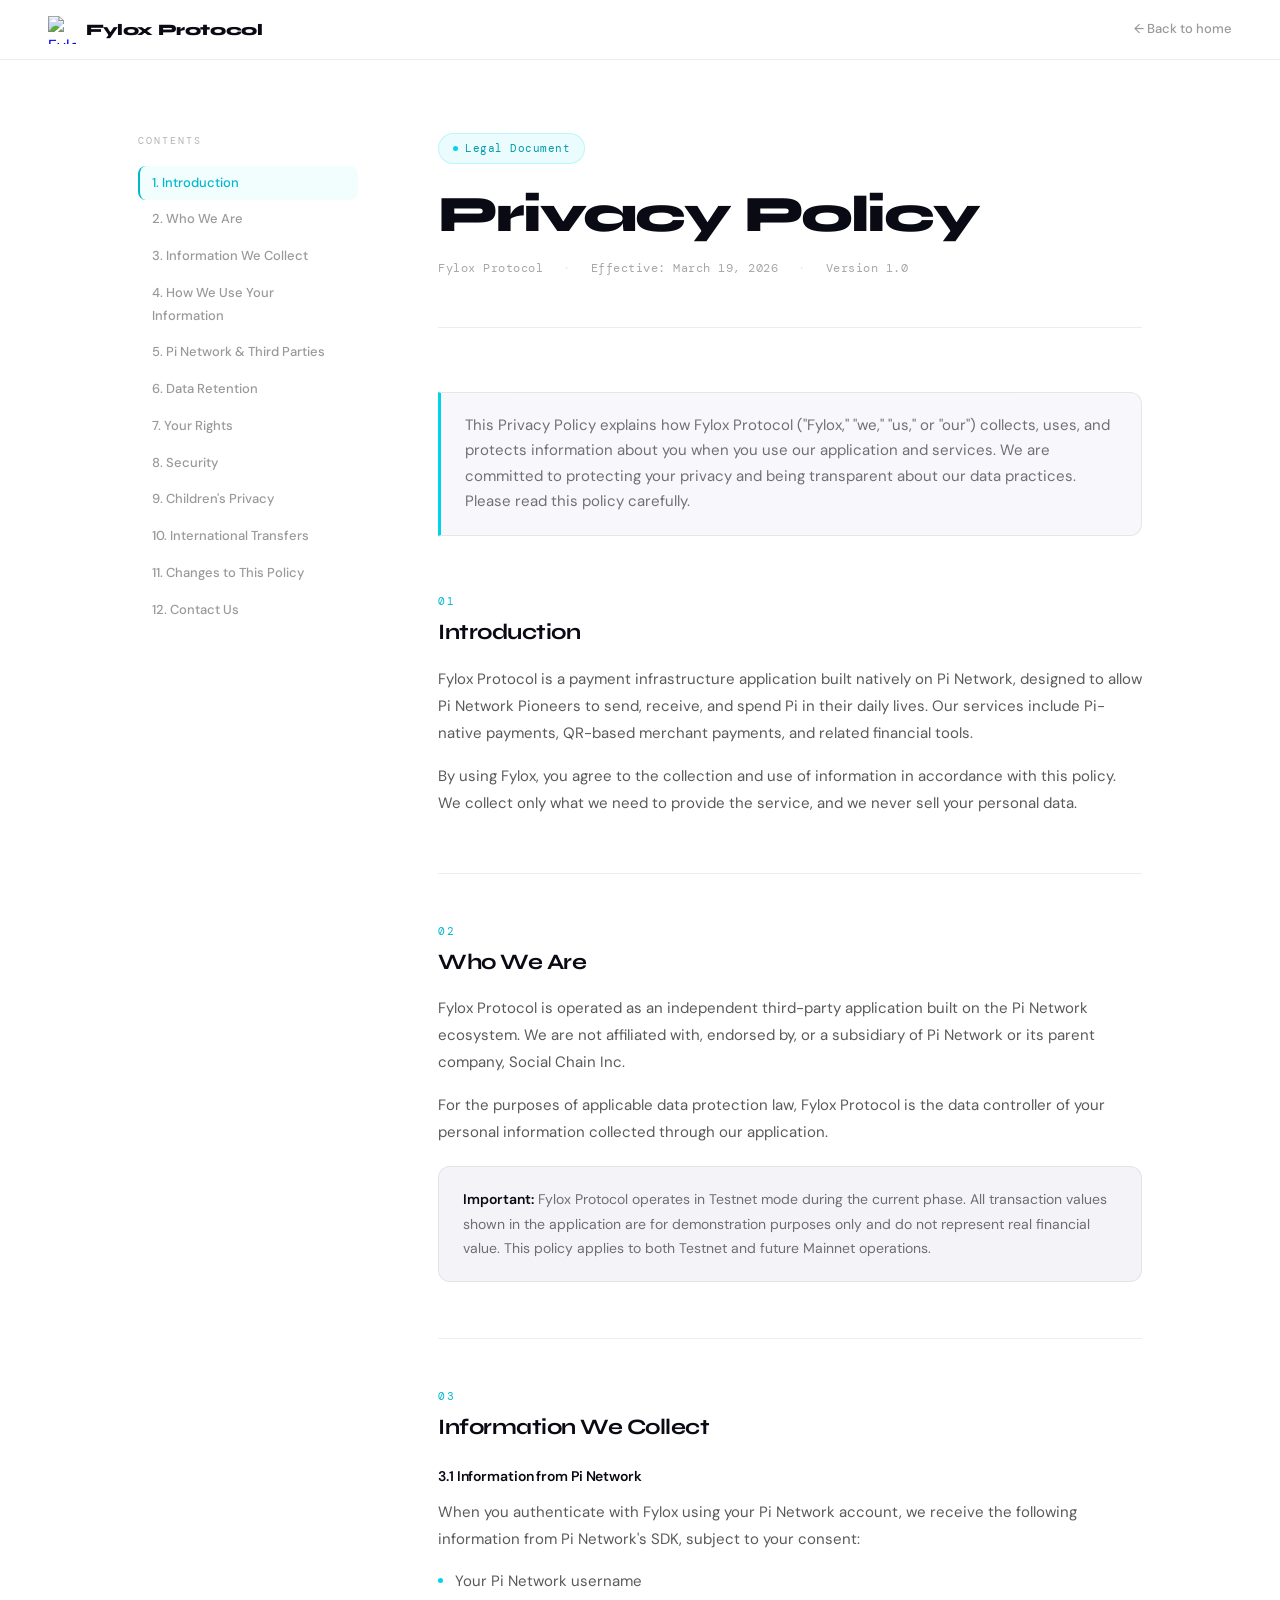
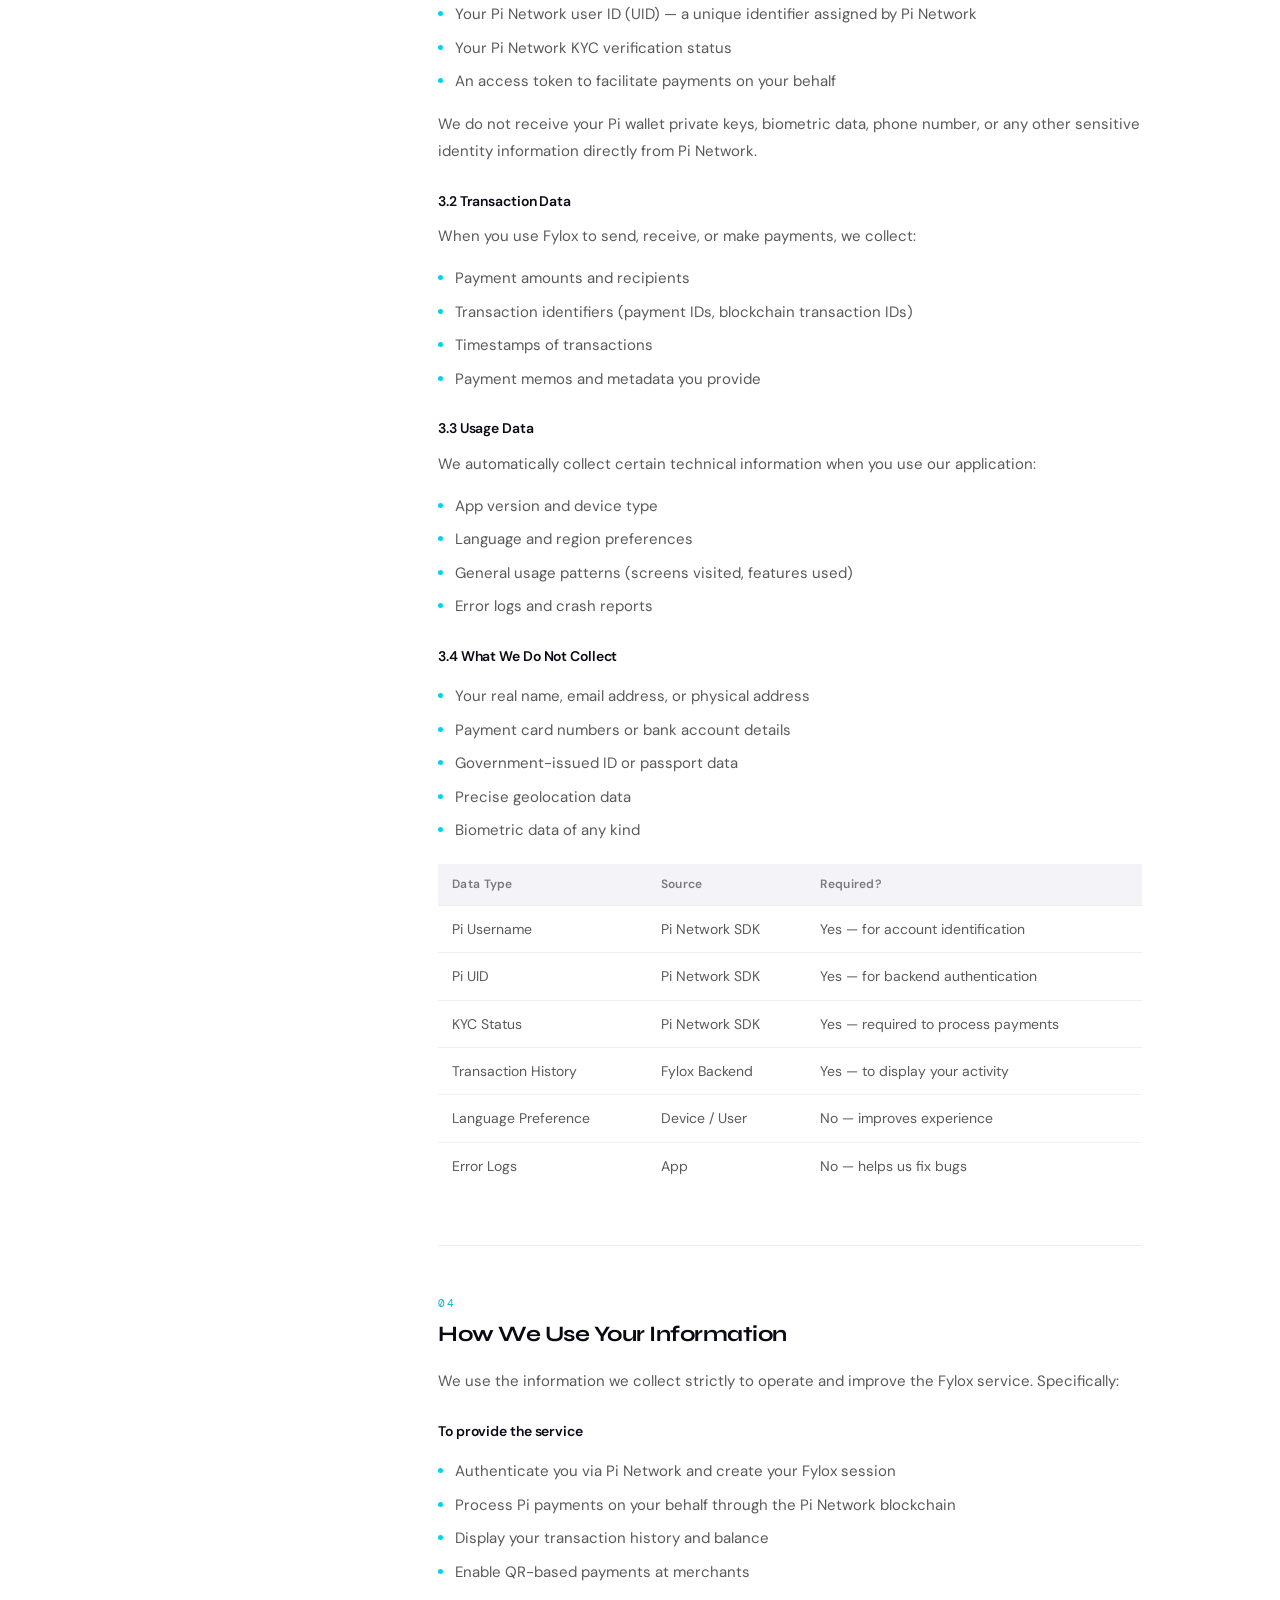
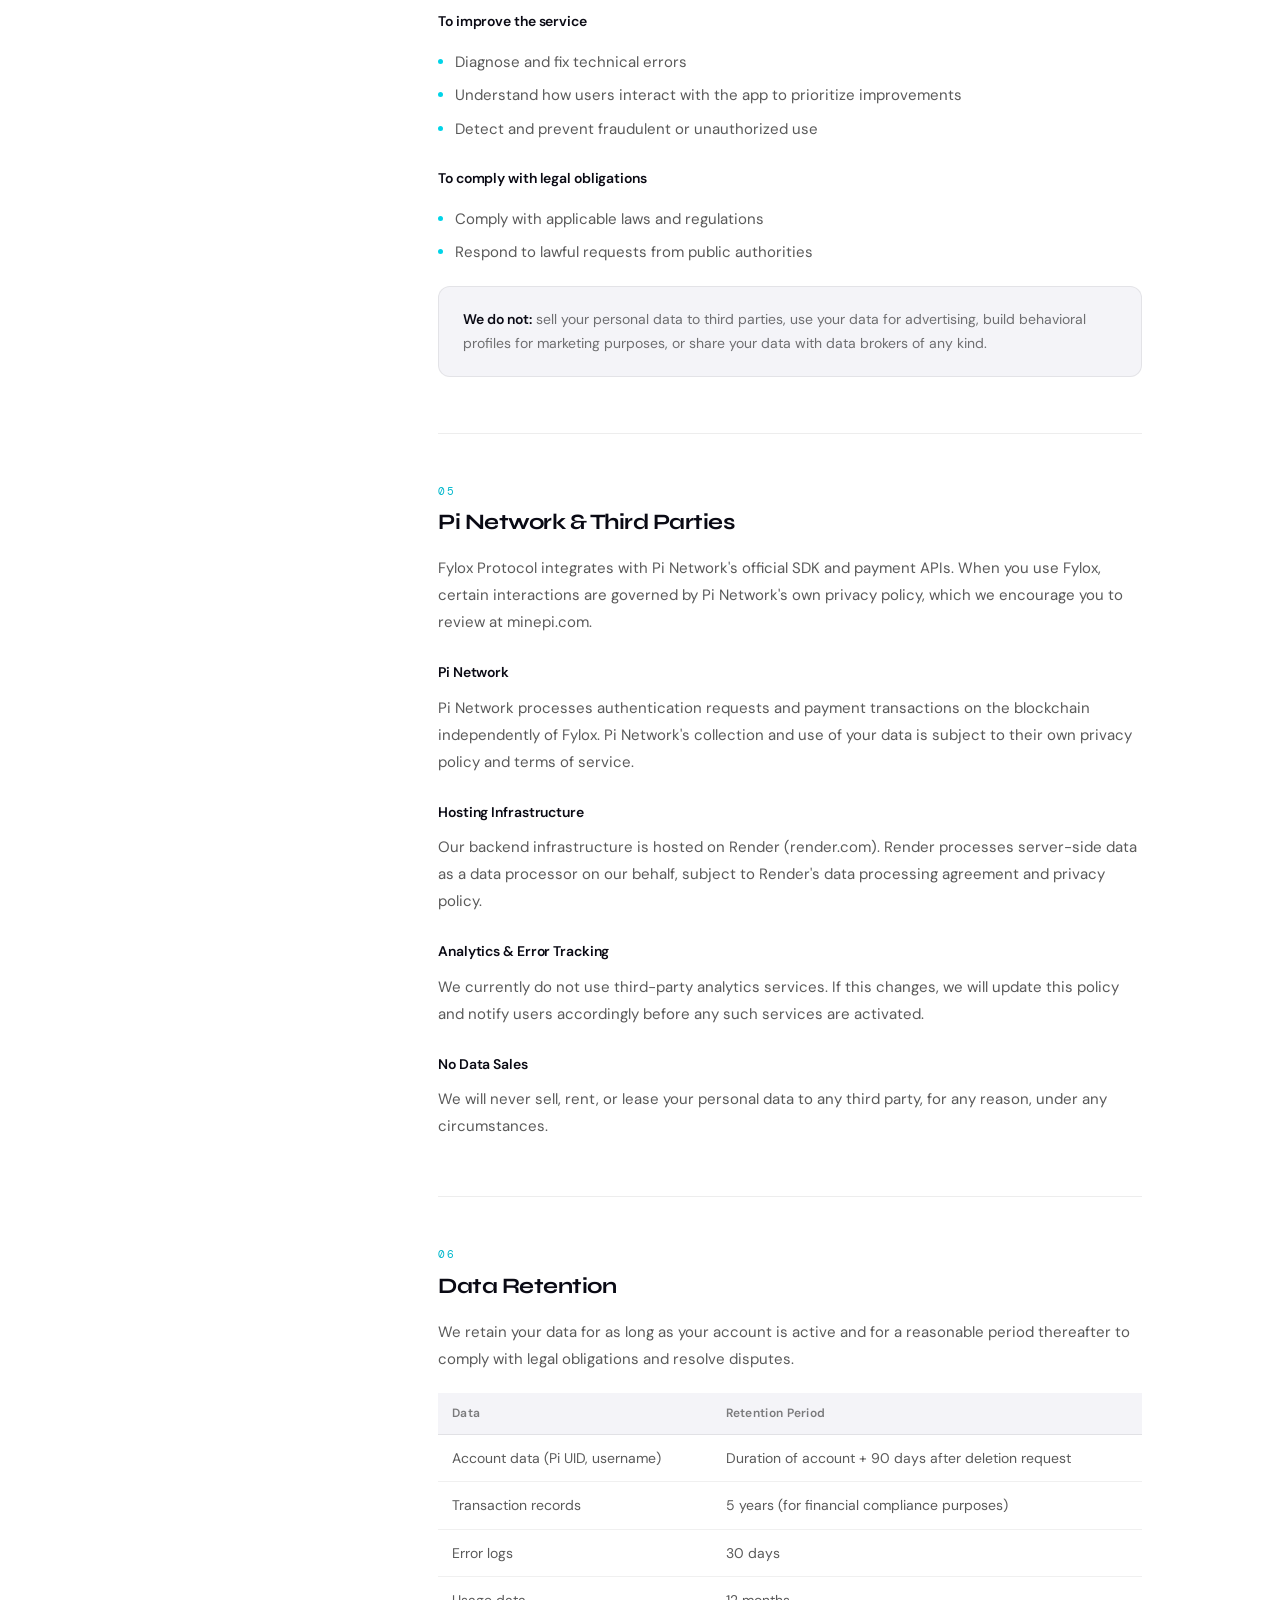
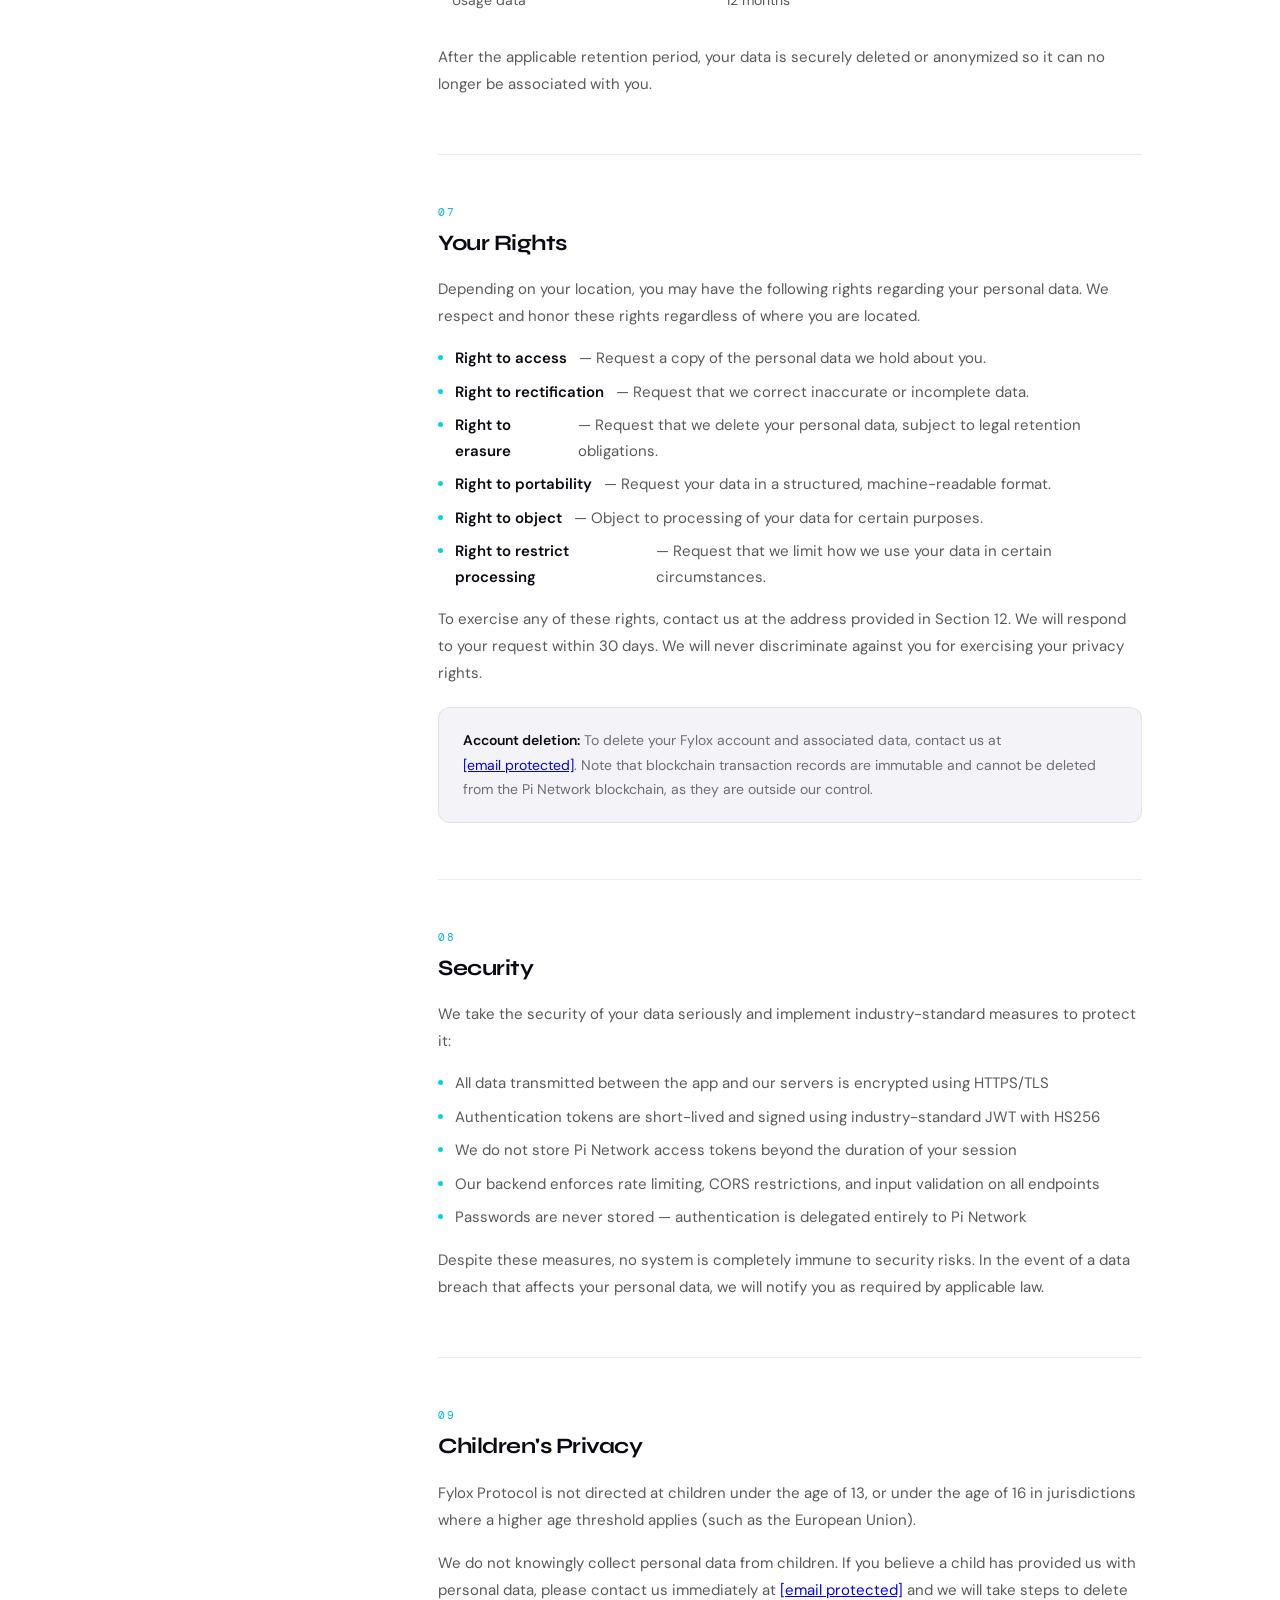
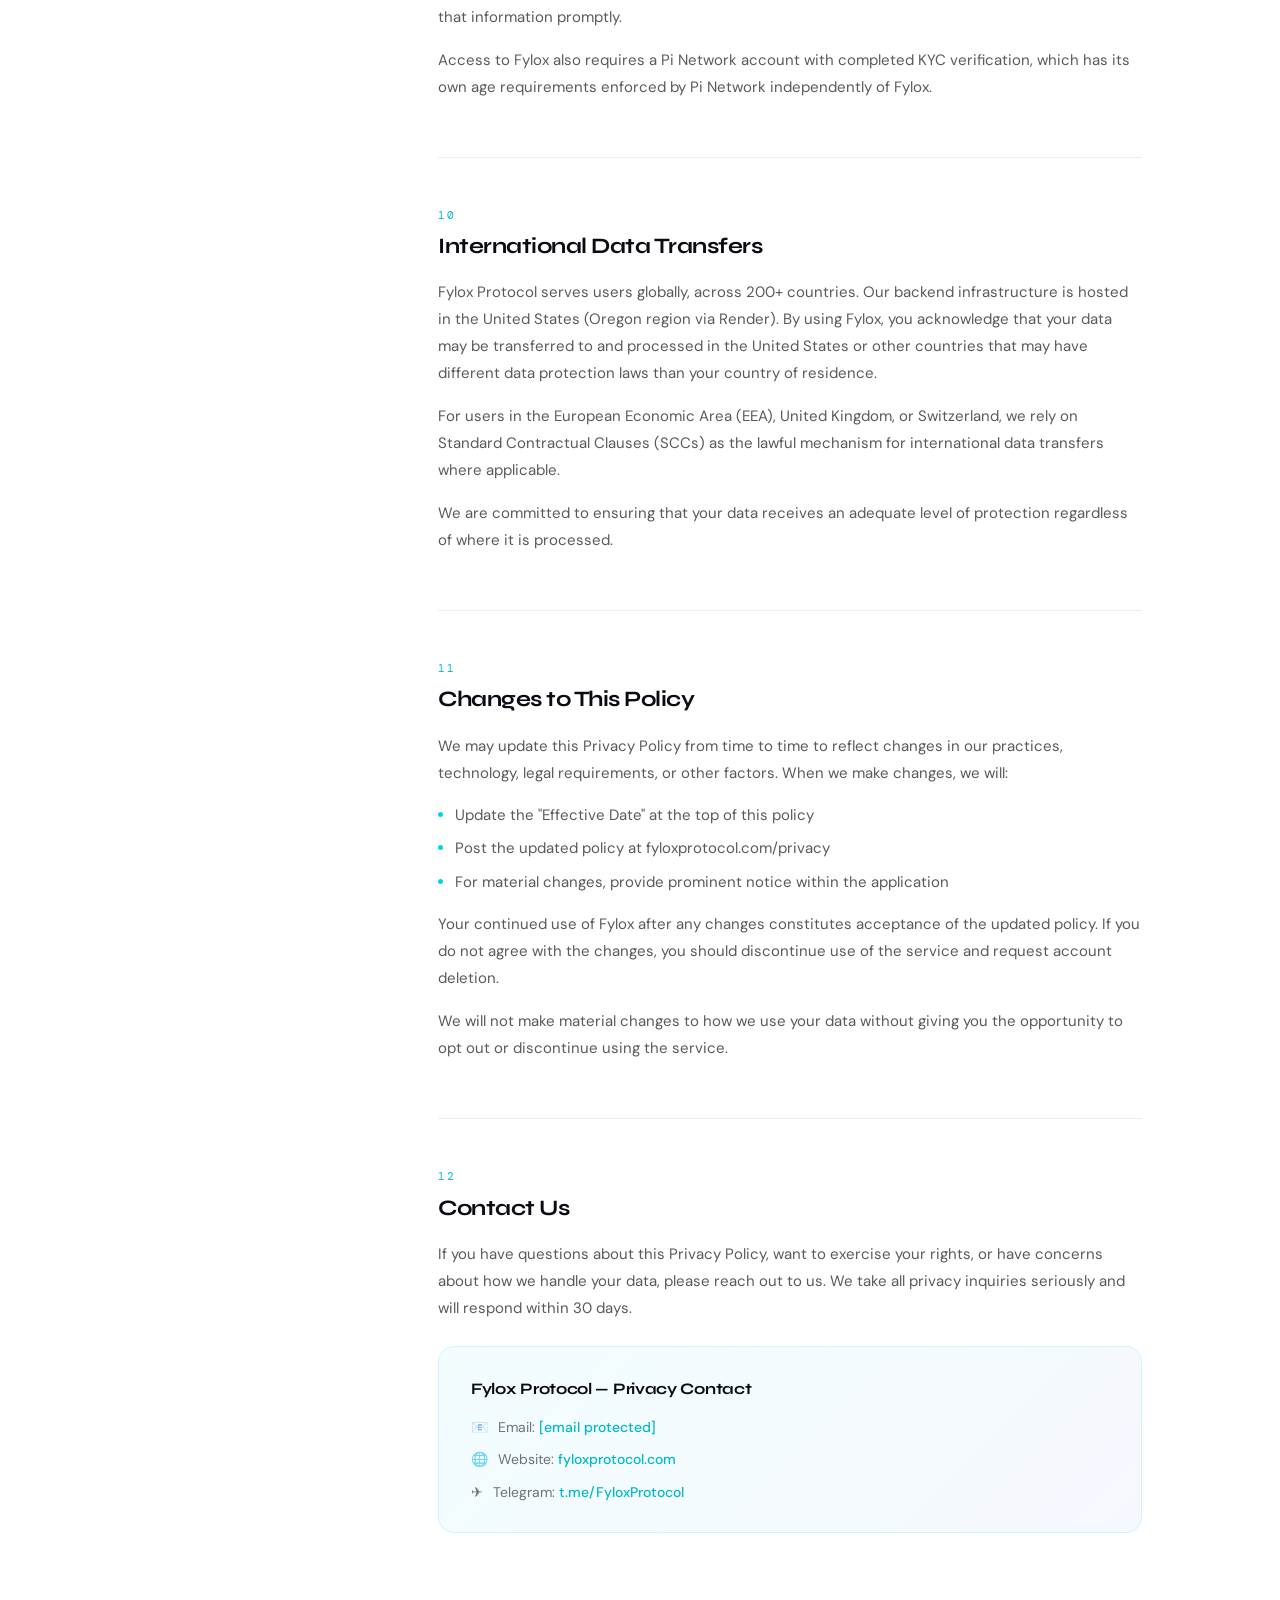
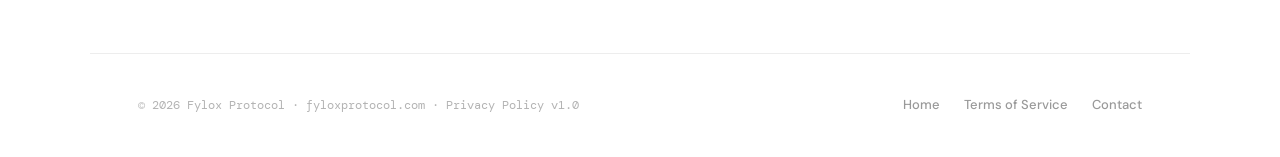
==== privacy.html @ 17301c20 "Add files via upload" ====
<!DOCTYPE html>
<html lang="en">
<head>
<meta charset="UTF-8">
<meta name="viewport" content="width=device-width, initial-scale=1.0">
<title>Privacy Policy — Fylox Protocol</title>
<link rel="preconnect" href="https://fonts.googleapis.com">
<link rel="preconnect" href="https://fonts.gstatic.com" crossorigin>
<link href="https://fonts.googleapis.com/css2?family=Syne:wght@700;800&family=DM+Sans:ital,opsz,wght@0,9..40,300;0,9..40,400;0,9..40,500;0,9..40,600;1,9..40,300&family=DM+Mono:wght@400&display=swap" rel="stylesheet">
<style>
*, *::before, *::after { margin:0; padding:0; box-sizing:border-box; }
html { scroll-behavior: smooth; }

body {
  background: #FFFFFF;
  color: #0A0A14;
  font-family: 'DM Sans', sans-serif;
  font-size: 16px;
  line-height: 1.75;
  -webkit-font-smoothing: antialiased;
}

/* ── NAV ── */
nav {
  position: sticky; top: 0; z-index: 100;
  background: rgba(255,255,255,.95);
  backdrop-filter: blur(12px);
  border-bottom: 1px solid rgba(0,0,0,.07);
  padding: 0 48px;
  height: 60px;
  display: flex; align-items: center; justify-content: space-between;
}
.nav-logo { display: flex; align-items: center; gap: 10px; text-decoration: none; }
.nav-logo-mark {
  width: 28px; height: 28px;
  display: flex; align-items: center; justify-content: center;
}
.nav-logo-name {
  font-family: 'Syne', sans-serif;
  font-weight: 800; font-size: 16px;
  letter-spacing: -.4px; color: #0A0A14;
}
.nav-back {
  font-size: 13px; color: rgba(0,0,0,.4);
  text-decoration: none; font-weight: 500;
  display: flex; align-items: center; gap: 6px;
  transition: color .15s;
}
.nav-back:hover { color: #0A0A14; }

/* ── LAYOUT ── */
.page {
  max-width: 1100px;
  margin: 0 auto;
  padding: 0 48px;
  display: grid;
  grid-template-columns: 220px 1fr;
  gap: 80px;
  padding-top: 72px;
  padding-bottom: 120px;
}

/* ── SIDEBAR TOC ── */
.toc {
  position: sticky;
  top: 80px;
  align-self: start;
  max-height: calc(100vh - 100px);
  overflow-y: auto;
}
.toc-label {
  font-family: 'DM Mono', monospace;
  font-size: 10px; letter-spacing: 2px;
  text-transform: uppercase;
  color: rgba(0,0,0,.3);
  margin-bottom: 16px;
}
.toc-list { list-style: none; }
.toc-item { margin-bottom: 2px; }
.toc-link {
  display: block;
  padding: 6px 12px;
  border-radius: 8px;
  font-size: 13px; font-weight: 500;
  color: rgba(0,0,0,.4);
  text-decoration: none;
  transition: all .15s;
  border-left: 2px solid transparent;
}
.toc-link:hover {
  color: #0A0A14;
  background: rgba(0,0,0,.04);
}
.toc-link.active {
  color: #00B8CC;
  border-left-color: #00B8CC;
  background: rgba(0,212,232,.05);
}

/* ── CONTENT ── */
.content { min-width: 0; }

/* header */
.doc-header { margin-bottom: 64px; padding-bottom: 48px; border-bottom: 1px solid rgba(0,0,0,.07); }
.doc-badge {
  display: inline-flex; align-items: center; gap: 7px;
  padding: 5px 14px; border-radius: 50px;
  background: rgba(0,212,232,.08); border: 1px solid rgba(0,212,232,.2);
  font-family: 'DM Mono', monospace; font-size: 11px;
  color: #009AAA; letter-spacing: .5px;
  margin-bottom: 24px;
}
.doc-badge-dot { width: 5px; height: 5px; border-radius: 50%; background: #00D4E8; }
.doc-title {
  font-family: 'Syne', sans-serif;
  font-size: clamp(36px, 4vw, 52px);
  font-weight: 800; letter-spacing: -2px;
  line-height: 1.05; color: #0A0A14;
  margin-bottom: 16px;
}
.doc-meta {
  font-family: 'DM Mono', monospace;
  font-size: 12px; color: rgba(0,0,0,.35);
  letter-spacing: .5px;
  display: flex; align-items: center; gap: 20px;
  flex-wrap: wrap;
}
.doc-meta-sep { opacity: .3; }

/* intro box */
.intro-box {
  background: #F8F8FC;
  border: 1px solid rgba(0,0,0,.07);
  border-left: 3px solid #00D4E8;
  border-radius: 0 12px 12px 0;
  padding: 20px 24px;
  margin-bottom: 56px;
  font-size: 15px;
  color: rgba(0,0,0,.55);
  line-height: 1.7;
}

/* sections */
.doc-section { margin-bottom: 56px; scroll-margin-top: 80px; }
.doc-section:last-child { margin-bottom: 0; }

.section-num {
  font-family: 'DM Mono', monospace;
  font-size: 11px; letter-spacing: 2px;
  color: #00B8CC; text-transform: uppercase;
  margin-bottom: 8px;
}
.section-title {
  font-family: 'Syne', sans-serif;
  font-size: 22px; font-weight: 700;
  letter-spacing: -.5px; color: #0A0A14;
  margin-bottom: 20px; line-height: 1.2;
}
.section-body p {
  font-size: 15px; color: rgba(0,0,0,.65);
  line-height: 1.8; margin-bottom: 16px;
}
.section-body p:last-child { margin-bottom: 0; }

/* sub headings */
.sub-title {
  font-size: 14px; font-weight: 600;
  color: #0A0A14; margin: 24px 0 10px;
  letter-spacing: -.1px;
}

/* lists */
.doc-list {
  list-style: none;
  margin: 16px 0;
  display: flex; flex-direction: column; gap: 8px;
}
.doc-list li {
  display: flex; align-items: flex-start; gap: 12px;
  font-size: 15px; color: rgba(0,0,0,.65); line-height: 1.7;
}
.doc-list li::before {
  content: '';
  width: 5px; height: 5px; border-radius: 50%;
  background: #00D4E8; flex-shrink: 0;
  margin-top: 9px;
}

/* data table */
.data-table {
  width: 100%; border-collapse: collapse;
  margin: 20px 0; font-size: 14px;
}
.data-table th {
  text-align: left; padding: 10px 14px;
  background: #F4F4F8;
  font-weight: 600; font-size: 12px;
  color: rgba(0,0,0,.5); letter-spacing: .3px;
  border-bottom: 1px solid rgba(0,0,0,.08);
}
.data-table td {
  padding: 12px 14px;
  border-bottom: 1px solid rgba(0,0,0,.06);
  color: rgba(0,0,0,.65); line-height: 1.6;
  vertical-align: top;
}
.data-table tr:last-child td { border-bottom: none; }
.data-table tr:hover td { background: rgba(0,0,0,.015); }

/* highlight box */
.highlight {
  background: #F4F4F8;
  border: 1px solid rgba(0,0,0,.07);
  border-radius: 12px;
  padding: 20px 24px;
  margin: 20px 0;
  font-size: 14px;
  color: rgba(0,0,0,.55);
  line-height: 1.75;
}
.highlight strong { color: #0A0A14; font-weight: 600; }

/* contact card */
.contact-card {
  background: linear-gradient(135deg, rgba(0,212,232,.05), rgba(75,123,245,.05));
  border: 1px solid rgba(0,212,232,.15);
  border-radius: 16px;
  padding: 28px 32px;
  margin-top: 24px;
}
.contact-card-title {
  font-family: 'Syne', sans-serif;
  font-weight: 700; font-size: 16px;
  letter-spacing: -.3px; color: #0A0A14;
  margin-bottom: 12px;
}
.contact-item {
  display: flex; align-items: center; gap: 10px;
  font-size: 14px; color: rgba(0,0,0,.55);
  margin-bottom: 8px;
}
.contact-item:last-child { margin-bottom: 0; }
.contact-item a { color: #00B8CC; text-decoration: none; font-weight: 500; }
.contact-item a:hover { text-decoration: underline; }

/* divider */
.divider { height: 1px; background: rgba(0,0,0,.07); margin: 48px 0; }

/* footer */
.doc-footer {
  max-width: 1100px; margin: 0 auto;
  padding: 40px 48px;
  border-top: 1px solid rgba(0,0,0,.07);
  display: flex; align-items: center; justify-content: space-between;
  flex-wrap: wrap; gap: 16px;
}
.footer-copy { font-size: 12px; color: rgba(0,0,0,.3); font-family: 'DM Mono', monospace; }
.footer-links { display: flex; gap: 24px; }
.footer-links a { font-size: 13px; color: rgba(0,0,0,.4); text-decoration: none; font-weight: 500; transition: color .15s; }
.footer-links a:hover { color: #0A0A14; }

/* responsive */
@media (max-width: 860px) {
  nav { padding: 0 24px; }
  .page { grid-template-columns: 1fr; gap: 0; padding: 40px 24px 80px; }
  .toc { display: none; }
  .doc-footer { padding: 32px 24px; }
}
</style>
</head>
<body>

<!-- NAV -->
<nav>
  <a href="/" class="nav-logo">
    <div class="nav-logo-mark">
      <img src="fylox-logo.png" alt="Fylox" style="width:28px;height:28px;object-fit:contain">
    </div>
    <span class="nav-logo-name">Fylox Protocol</span>
  </a>
  <a href="/" class="nav-back">
    ← Back to home
  </a>
</nav>

<!-- MAIN -->
<div class="page">

  <!-- TOC SIDEBAR -->
  <aside class="toc">
    <div class="toc-label">Contents</div>
    <ul class="toc-list">
      <li class="toc-item"><a href="#s1" class="toc-link active">1. Introduction</a></li>
      <li class="toc-item"><a href="#s2" class="toc-link">2. Who We Are</a></li>
      <li class="toc-item"><a href="#s3" class="toc-link">3. Information We Collect</a></li>
      <li class="toc-item"><a href="#s4" class="toc-link">4. How We Use Your Information</a></li>
      <li class="toc-item"><a href="#s5" class="toc-link">5. Pi Network & Third Parties</a></li>
      <li class="toc-item"><a href="#s6" class="toc-link">6. Data Retention</a></li>
      <li class="toc-item"><a href="#s7" class="toc-link">7. Your Rights</a></li>
      <li class="toc-item"><a href="#s8" class="toc-link">8. Security</a></li>
      <li class="toc-item"><a href="#s9" class="toc-link">9. Children's Privacy</a></li>
      <li class="toc-item"><a href="#s10" class="toc-link">10. International Transfers</a></li>
      <li class="toc-item"><a href="#s11" class="toc-link">11. Changes to This Policy</a></li>
      <li class="toc-item"><a href="#s12" class="toc-link">12. Contact Us</a></li>
    </ul>
  </aside>

  <!-- DOCUMENT -->
  <main class="content">

    <!-- HEADER -->
    <div class="doc-header">
      <div class="doc-badge">
        <div class="doc-badge-dot"></div>
        Legal Document
      </div>
      <h1 class="doc-title">Privacy Policy</h1>
      <div class="doc-meta">
        <span>Fylox Protocol</span>
        <span class="doc-meta-sep">·</span>
        <span>Effective: March 19, 2026</span>
        <span class="doc-meta-sep">·</span>
        <span>Version 1.0</span>
      </div>
    </div>

    <!-- INTRO -->
    <div class="intro-box">
      This Privacy Policy explains how Fylox Protocol ("Fylox," "we," "us," or "our") collects, uses, and protects information about you when you use our application and services. We are committed to protecting your privacy and being transparent about our data practices. Please read this policy carefully.
    </div>

    <!-- S1 -->
    <div class="doc-section" id="s1">
      <div class="section-num">01</div>
      <h2 class="section-title">Introduction</h2>
      <div class="section-body">
        <p>Fylox Protocol is a payment infrastructure application built natively on Pi Network, designed to allow Pi Network Pioneers to send, receive, and spend Pi in their daily lives. Our services include Pi-native payments, QR-based merchant payments, and related financial tools.</p>
        <p>By using Fylox, you agree to the collection and use of information in accordance with this policy. We collect only what we need to provide the service, and we never sell your personal data.</p>
      </div>
    </div>

    <div class="divider"></div>

    <!-- S2 -->
    <div class="doc-section" id="s2">
      <div class="section-num">02</div>
      <h2 class="section-title">Who We Are</h2>
      <div class="section-body">
        <p>Fylox Protocol is operated as an independent third-party application built on the Pi Network ecosystem. We are not affiliated with, endorsed by, or a subsidiary of Pi Network or its parent company, Social Chain Inc.</p>
        <p>For the purposes of applicable data protection law, Fylox Protocol is the data controller of your personal information collected through our application.</p>
        <div class="highlight">
          <strong>Important:</strong> Fylox Protocol operates in Testnet mode during the current phase. All transaction values shown in the application are for demonstration purposes only and do not represent real financial value. This policy applies to both Testnet and future Mainnet operations.
        </div>
      </div>
    </div>

    <div class="divider"></div>

    <!-- S3 -->
    <div class="doc-section" id="s3">
      <div class="section-num">03</div>
      <h2 class="section-title">Information We Collect</h2>
      <div class="section-body">

        <div class="sub-title">3.1 Information from Pi Network</div>
        <p>When you authenticate with Fylox using your Pi Network account, we receive the following information from Pi Network's SDK, subject to your consent:</p>
        <ul class="doc-list">
          <li>Your Pi Network username</li>
          <li>Your Pi Network user ID (UID) — a unique identifier assigned by Pi Network</li>
          <li>Your Pi Network KYC verification status</li>
          <li>An access token to facilitate payments on your behalf</li>
        </ul>
        <p>We do not receive your Pi wallet private keys, biometric data, phone number, or any other sensitive identity information directly from Pi Network.</p>

        <div class="sub-title">3.2 Transaction Data</div>
        <p>When you use Fylox to send, receive, or make payments, we collect:</p>
        <ul class="doc-list">
          <li>Payment amounts and recipients</li>
          <li>Transaction identifiers (payment IDs, blockchain transaction IDs)</li>
          <li>Timestamps of transactions</li>
          <li>Payment memos and metadata you provide</li>
        </ul>

        <div class="sub-title">3.3 Usage Data</div>
        <p>We automatically collect certain technical information when you use our application:</p>
        <ul class="doc-list">
          <li>App version and device type</li>
          <li>Language and region preferences</li>
          <li>General usage patterns (screens visited, features used)</li>
          <li>Error logs and crash reports</li>
        </ul>

        <div class="sub-title">3.4 What We Do Not Collect</div>
        <ul class="doc-list">
          <li>Your real name, email address, or physical address</li>
          <li>Payment card numbers or bank account details</li>
          <li>Government-issued ID or passport data</li>
          <li>Precise geolocation data</li>
          <li>Biometric data of any kind</li>
        </ul>

        <table class="data-table">
          <thead>
            <tr>
              <th>Data Type</th>
              <th>Source</th>
              <th>Required?</th>
            </tr>
          </thead>
          <tbody>
            <tr>
              <td>Pi Username</td>
              <td>Pi Network SDK</td>
              <td>Yes — for account identification</td>
            </tr>
            <tr>
              <td>Pi UID</td>
              <td>Pi Network SDK</td>
              <td>Yes — for backend authentication</td>
            </tr>
            <tr>
              <td>KYC Status</td>
              <td>Pi Network SDK</td>
              <td>Yes — required to process payments</td>
            </tr>
            <tr>
              <td>Transaction History</td>
              <td>Fylox Backend</td>
              <td>Yes — to display your activity</td>
            </tr>
            <tr>
              <td>Language Preference</td>
              <td>Device / User</td>
              <td>No — improves experience</td>
            </tr>
            <tr>
              <td>Error Logs</td>
              <td>App</td>
              <td>No — helps us fix bugs</td>
            </tr>
          </tbody>
        </table>

      </div>
    </div>

    <div class="divider"></div>

    <!-- S4 -->
    <div class="doc-section" id="s4">
      <div class="section-num">04</div>
      <h2 class="section-title">How We Use Your Information</h2>
      <div class="section-body">
        <p>We use the information we collect strictly to operate and improve the Fylox service. Specifically:</p>

        <div class="sub-title">To provide the service</div>
        <ul class="doc-list">
          <li>Authenticate you via Pi Network and create your Fylox session</li>
          <li>Process Pi payments on your behalf through the Pi Network blockchain</li>
          <li>Display your transaction history and balance</li>
          <li>Enable QR-based payments at merchants</li>
        </ul>

        <div class="sub-title">To improve the service</div>
        <ul class="doc-list">
          <li>Diagnose and fix technical errors</li>
          <li>Understand how users interact with the app to prioritize improvements</li>
          <li>Detect and prevent fraudulent or unauthorized use</li>
        </ul>

        <div class="sub-title">To comply with legal obligations</div>
        <ul class="doc-list">
          <li>Comply with applicable laws and regulations</li>
          <li>Respond to lawful requests from public authorities</li>
        </ul>

        <div class="highlight">
          <strong>We do not:</strong> sell your personal data to third parties, use your data for advertising, build behavioral profiles for marketing purposes, or share your data with data brokers of any kind.
        </div>
      </div>
    </div>

    <div class="divider"></div>

    <!-- S5 -->
    <div class="doc-section" id="s5">
      <div class="section-num">05</div>
      <h2 class="section-title">Pi Network & Third Parties</h2>
      <div class="section-body">
        <p>Fylox Protocol integrates with Pi Network's official SDK and payment APIs. When you use Fylox, certain interactions are governed by Pi Network's own privacy policy, which we encourage you to review at minepi.com.</p>

        <div class="sub-title">Pi Network</div>
        <p>Pi Network processes authentication requests and payment transactions on the blockchain independently of Fylox. Pi Network's collection and use of your data is subject to their own privacy policy and terms of service.</p>

        <div class="sub-title">Hosting Infrastructure</div>
        <p>Our backend infrastructure is hosted on Render (render.com). Render processes server-side data as a data processor on our behalf, subject to Render's data processing agreement and privacy policy.</p>

        <div class="sub-title">Analytics & Error Tracking</div>
        <p>We currently do not use third-party analytics services. If this changes, we will update this policy and notify users accordingly before any such services are activated.</p>

        <div class="sub-title">No Data Sales</div>
        <p>We will never sell, rent, or lease your personal data to any third party, for any reason, under any circumstances.</p>
      </div>
    </div>

    <div class="divider"></div>

    <!-- S6 -->
    <div class="doc-section" id="s6">
      <div class="section-num">06</div>
      <h2 class="section-title">Data Retention</h2>
      <div class="section-body">
        <p>We retain your data for as long as your account is active and for a reasonable period thereafter to comply with legal obligations and resolve disputes.</p>

        <table class="data-table">
          <thead>
            <tr>
              <th>Data</th>
              <th>Retention Period</th>
            </tr>
          </thead>
          <tbody>
            <tr>
              <td>Account data (Pi UID, username)</td>
              <td>Duration of account + 90 days after deletion request</td>
            </tr>
            <tr>
              <td>Transaction records</td>
              <td>5 years (for financial compliance purposes)</td>
            </tr>
            <tr>
              <td>Error logs</td>
              <td>30 days</td>
            </tr>
            <tr>
              <td>Usage data</td>
              <td>12 months</td>
            </tr>
          </tbody>
        </table>

        <p>After the applicable retention period, your data is securely deleted or anonymized so it can no longer be associated with you.</p>
      </div>
    </div>

    <div class="divider"></div>

    <!-- S7 -->
    <div class="doc-section" id="s7">
      <div class="section-num">07</div>
      <h2 class="section-title">Your Rights</h2>
      <div class="section-body">
        <p>Depending on your location, you may have the following rights regarding your personal data. We respect and honor these rights regardless of where you are located.</p>

        <ul class="doc-list">
          <li><strong style="color:#0A0A14;font-weight:600">Right to access</strong> — Request a copy of the personal data we hold about you.</li>
          <li><strong style="color:#0A0A14;font-weight:600">Right to rectification</strong> — Request that we correct inaccurate or incomplete data.</li>
          <li><strong style="color:#0A0A14;font-weight:600">Right to erasure</strong> — Request that we delete your personal data, subject to legal retention obligations.</li>
          <li><strong style="color:#0A0A14;font-weight:600">Right to portability</strong> — Request your data in a structured, machine-readable format.</li>
          <li><strong style="color:#0A0A14;font-weight:600">Right to object</strong> — Object to processing of your data for certain purposes.</li>
          <li><strong style="color:#0A0A14;font-weight:600">Right to restrict processing</strong> — Request that we limit how we use your data in certain circumstances.</li>
        </ul>

        <p>To exercise any of these rights, contact us at the address provided in Section 12. We will respond to your request within 30 days. We will never discriminate against you for exercising your privacy rights.</p>

        <div class="highlight">
          <strong>Account deletion:</strong> To delete your Fylox account and associated data, contact us at <a href="/cdn-cgi/l/email-protection" class="__cf_email__" data-cfemail="0676746f7067657f46607f6a697e767469726965696a2865696b">[email&#160;protected]</a>. Note that blockchain transaction records are immutable and cannot be deleted from the Pi Network blockchain, as they are outside our control.
        </div>
      </div>
    </div>

    <div class="divider"></div>

    <!-- S8 -->
    <div class="doc-section" id="s8">
      <div class="section-num">08</div>
      <h2 class="section-title">Security</h2>
      <div class="section-body">
        <p>We take the security of your data seriously and implement industry-standard measures to protect it:</p>
        <ul class="doc-list">
          <li>All data transmitted between the app and our servers is encrypted using HTTPS/TLS</li>
          <li>Authentication tokens are short-lived and signed using industry-standard JWT with HS256</li>
          <li>We do not store Pi Network access tokens beyond the duration of your session</li>
          <li>Our backend enforces rate limiting, CORS restrictions, and input validation on all endpoints</li>
          <li>Passwords are never stored — authentication is delegated entirely to Pi Network</li>
        </ul>
        <p>Despite these measures, no system is completely immune to security risks. In the event of a data breach that affects your personal data, we will notify you as required by applicable law.</p>
      </div>
    </div>

    <div class="divider"></div>

    <!-- S9 -->
    <div class="doc-section" id="s9">
      <div class="section-num">09</div>
      <h2 class="section-title">Children's Privacy</h2>
      <div class="section-body">
        <p>Fylox Protocol is not directed at children under the age of 13, or under the age of 16 in jurisdictions where a higher age threshold applies (such as the European Union).</p>
        <p>We do not knowingly collect personal data from children. If you believe a child has provided us with personal data, please contact us immediately at <a href="/cdn-cgi/l/email-protection" class="__cf_email__" data-cfemail="81f1f3e8f7e0e2f8c1e7f8edeef9f1f3eef5eee2eeedafe2eeec">[email&#160;protected]</a> and we will take steps to delete that information promptly.</p>
        <p>Access to Fylox also requires a Pi Network account with completed KYC verification, which has its own age requirements enforced by Pi Network independently of Fylox.</p>
      </div>
    </div>

    <div class="divider"></div>

    <!-- S10 -->
    <div class="doc-section" id="s10">
      <div class="section-num">10</div>
      <h2 class="section-title">International Data Transfers</h2>
      <div class="section-body">
        <p>Fylox Protocol serves users globally, across 200+ countries. Our backend infrastructure is hosted in the United States (Oregon region via Render). By using Fylox, you acknowledge that your data may be transferred to and processed in the United States or other countries that may have different data protection laws than your country of residence.</p>
        <p>For users in the European Economic Area (EEA), United Kingdom, or Switzerland, we rely on Standard Contractual Clauses (SCCs) as the lawful mechanism for international data transfers where applicable.</p>
        <p>We are committed to ensuring that your data receives an adequate level of protection regardless of where it is processed.</p>
      </div>
    </div>

    <div class="divider"></div>

    <!-- S11 -->
    <div class="doc-section" id="s11">
      <div class="section-num">11</div>
      <h2 class="section-title">Changes to This Policy</h2>
      <div class="section-body">
        <p>We may update this Privacy Policy from time to time to reflect changes in our practices, technology, legal requirements, or other factors. When we make changes, we will:</p>
        <ul class="doc-list">
          <li>Update the "Effective Date" at the top of this policy</li>
          <li>Post the updated policy at fyloxprotocol.com/privacy</li>
          <li>For material changes, provide prominent notice within the application</li>
        </ul>
        <p>Your continued use of Fylox after any changes constitutes acceptance of the updated policy. If you do not agree with the changes, you should discontinue use of the service and request account deletion.</p>
        <p>We will not make material changes to how we use your data without giving you the opportunity to opt out or discontinue using the service.</p>
      </div>
    </div>

    <div class="divider"></div>

    <!-- S12 -->
    <div class="doc-section" id="s12">
      <div class="section-num">12</div>
      <h2 class="section-title">Contact Us</h2>
      <div class="section-body">
        <p>If you have questions about this Privacy Policy, want to exercise your rights, or have concerns about how we handle your data, please reach out to us. We take all privacy inquiries seriously and will respond within 30 days.</p>
        <div class="contact-card">
          <div class="contact-card-title">Fylox Protocol — Privacy Contact</div>
          <div class="contact-item">
            <span>📧</span>
            <span>Email: <a href="/cdn-cgi/l/email-protection#bececcd7c8dfddc7fed8c7d2d1c6ceccd1cad1ddd1d290ddd1d3"><span class="__cf_email__" data-cfemail="dbaba9b2adbab8a29bbda2b7b4a3aba9b4afb4b8b4b7f5b8b4b6">[email&#160;protected]</span></a></span>
          </div>
          <div class="contact-item">
            <span>🌐</span>
            <span>Website: <a href="https://fyloxprotocol.com" target="_blank">fyloxprotocol.com</a></span>
          </div>
          <div class="contact-item">
            <span>✈</span>
            <span>Telegram: <a href="https://t.me/FyloxProtocol" target="_blank">t.me/FyloxProtocol</a></span>
          </div>
        </div>
      </div>
    </div>

  </main>
</div>

<!-- FOOTER -->
<footer class="doc-footer">
  <div class="footer-copy">© 2026 Fylox Protocol · fyloxprotocol.com · Privacy Policy v1.0</div>
  <div class="footer-links">
    <a href="/">Home</a>
    <a href="/terms.html">Terms of Service</a>
    <a href="/cdn-cgi/l/email-protection#deaeacb7a8bfbda79eb8a7b2b1a6aeacb1aab1bdb1b2f0bdb1b3">Contact</a>
  </div>
</footer>

<script data-cfasync="false" src="/cdn-cgi/scripts/5c5dd728/cloudflare-static/email-decode.min.js"></script><script>
// Active TO
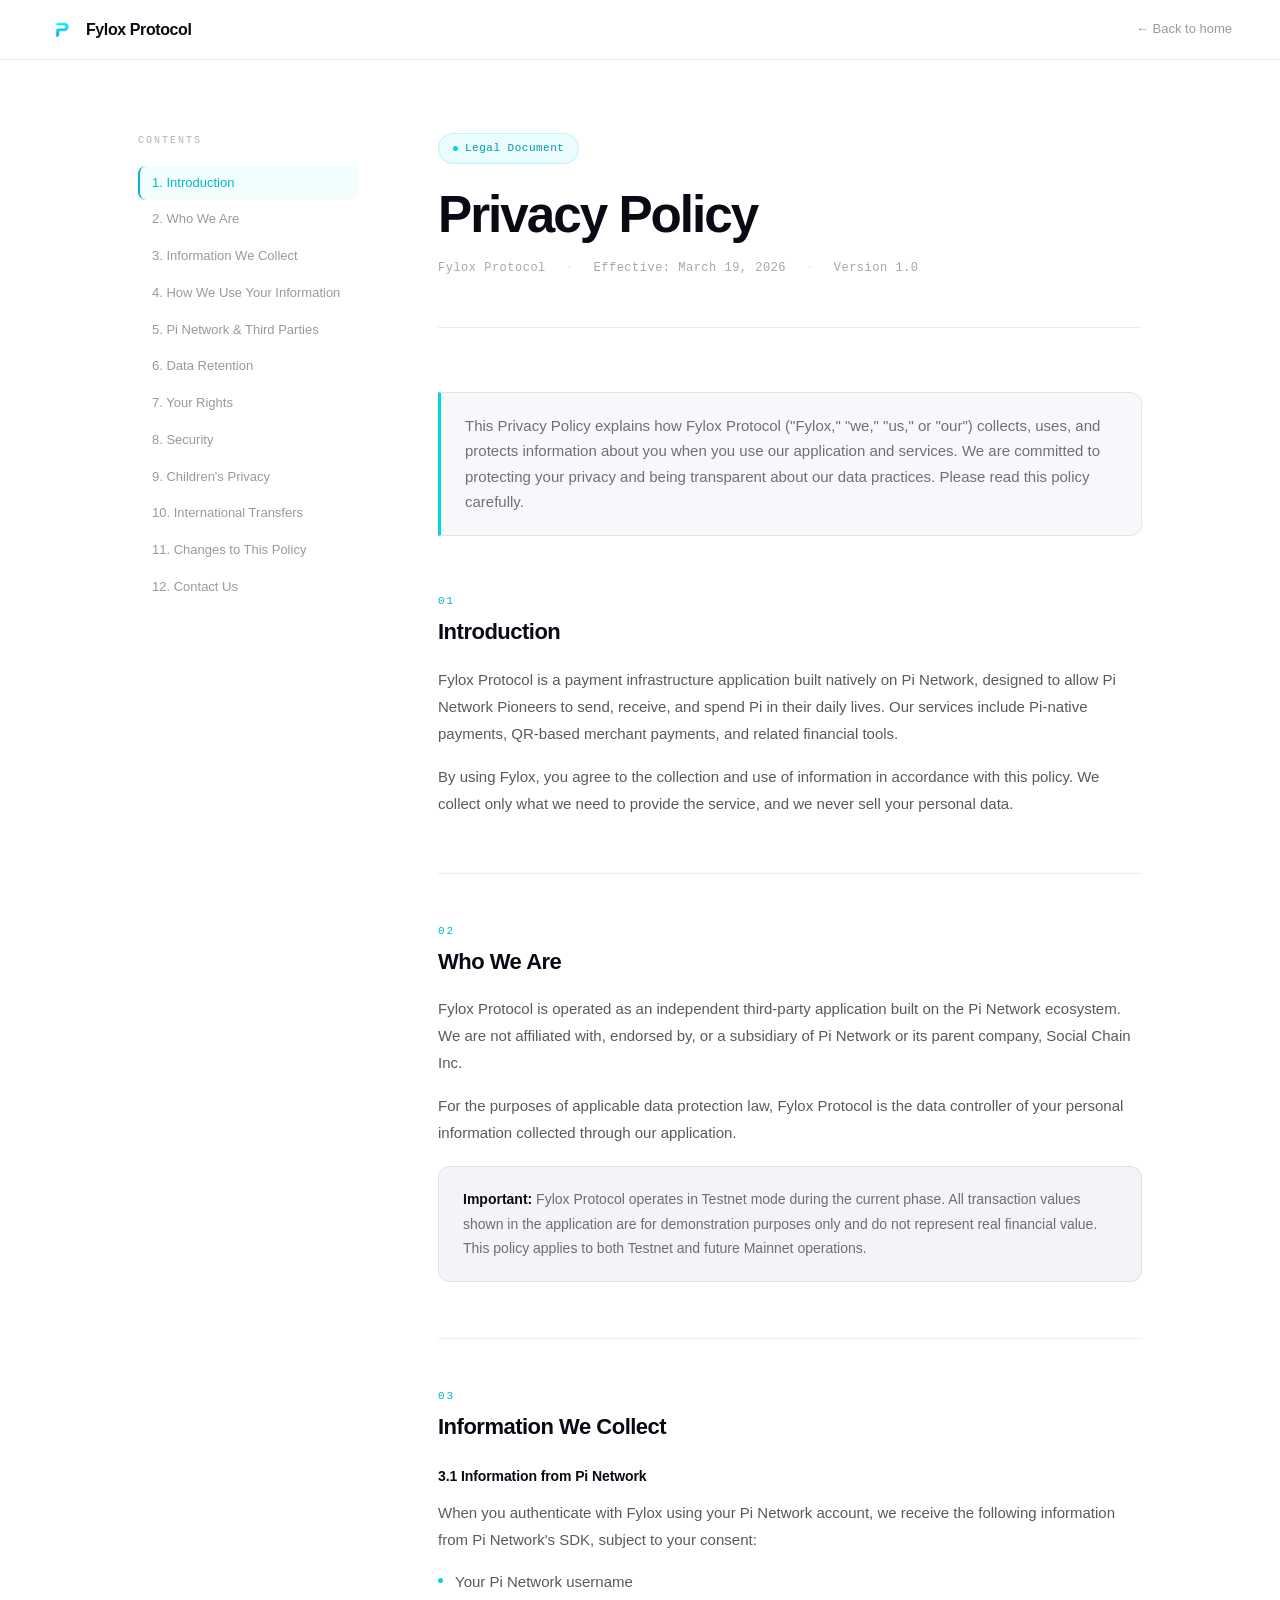
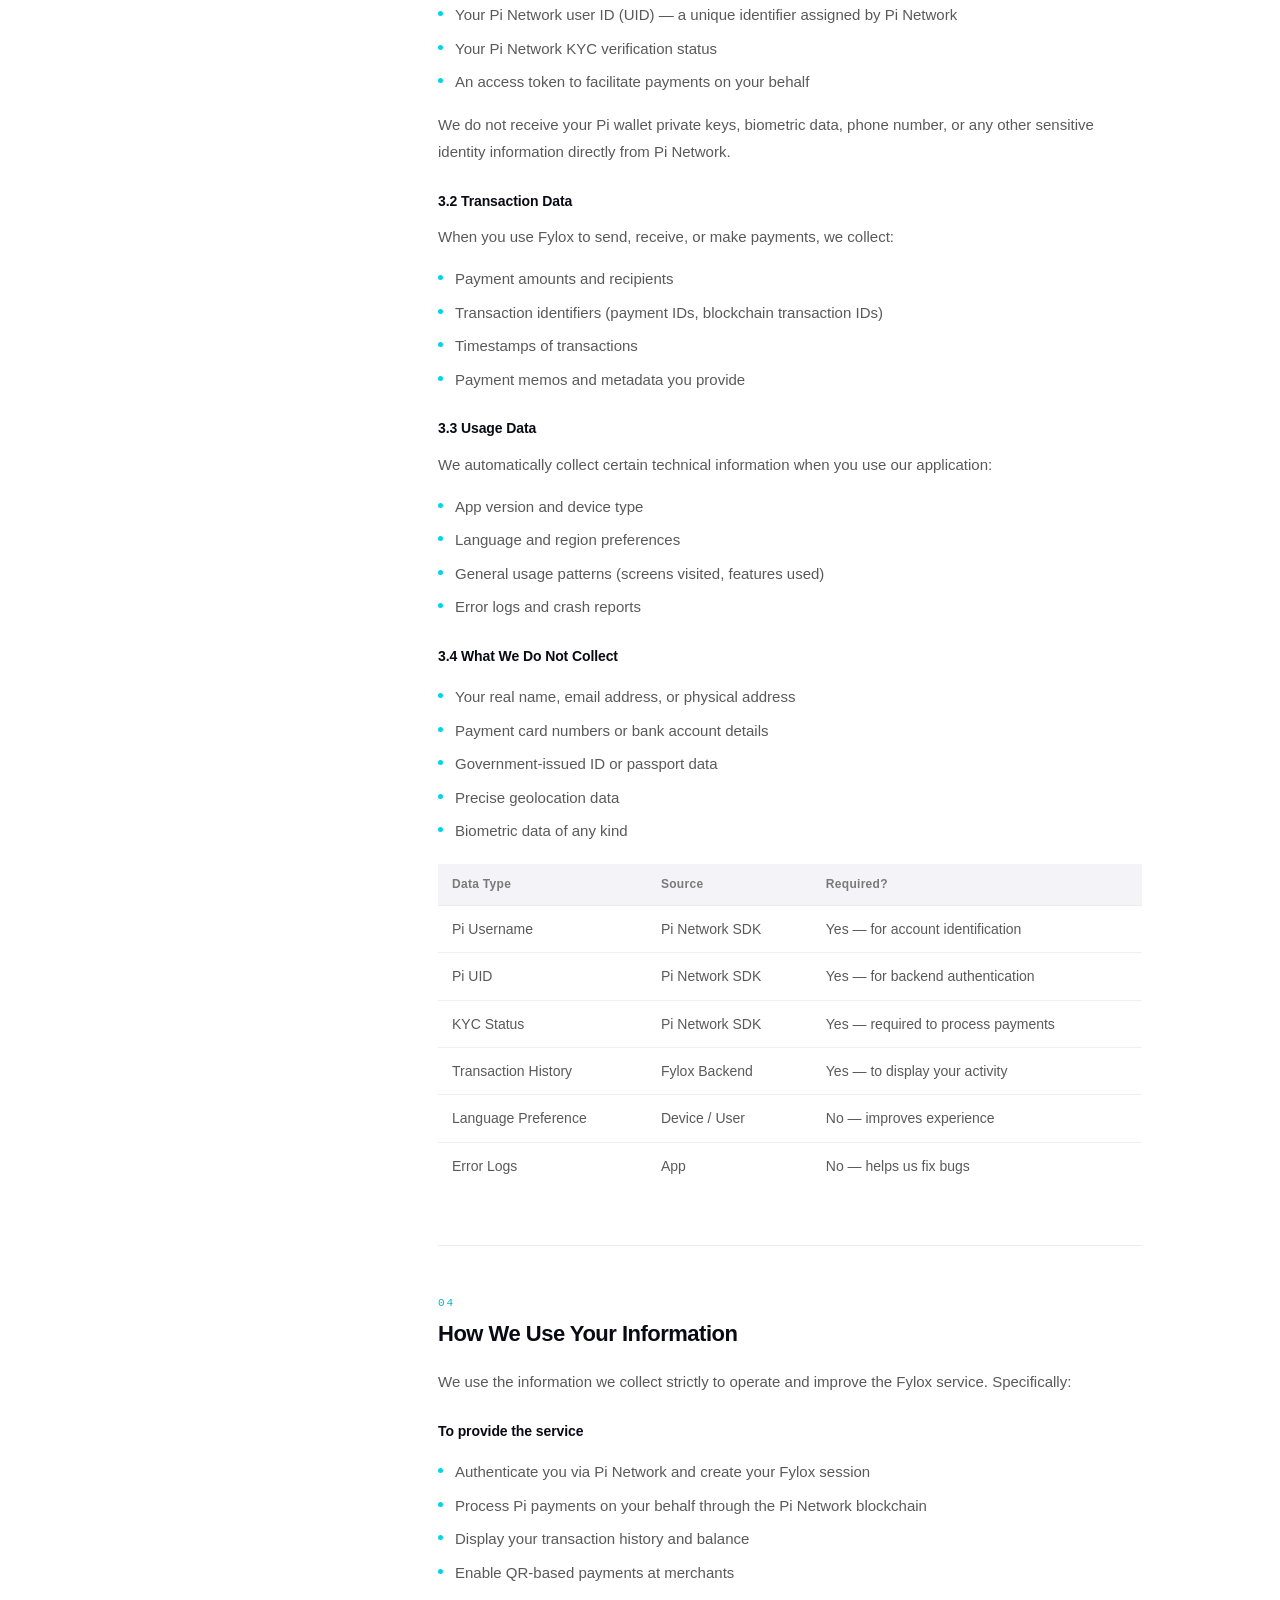
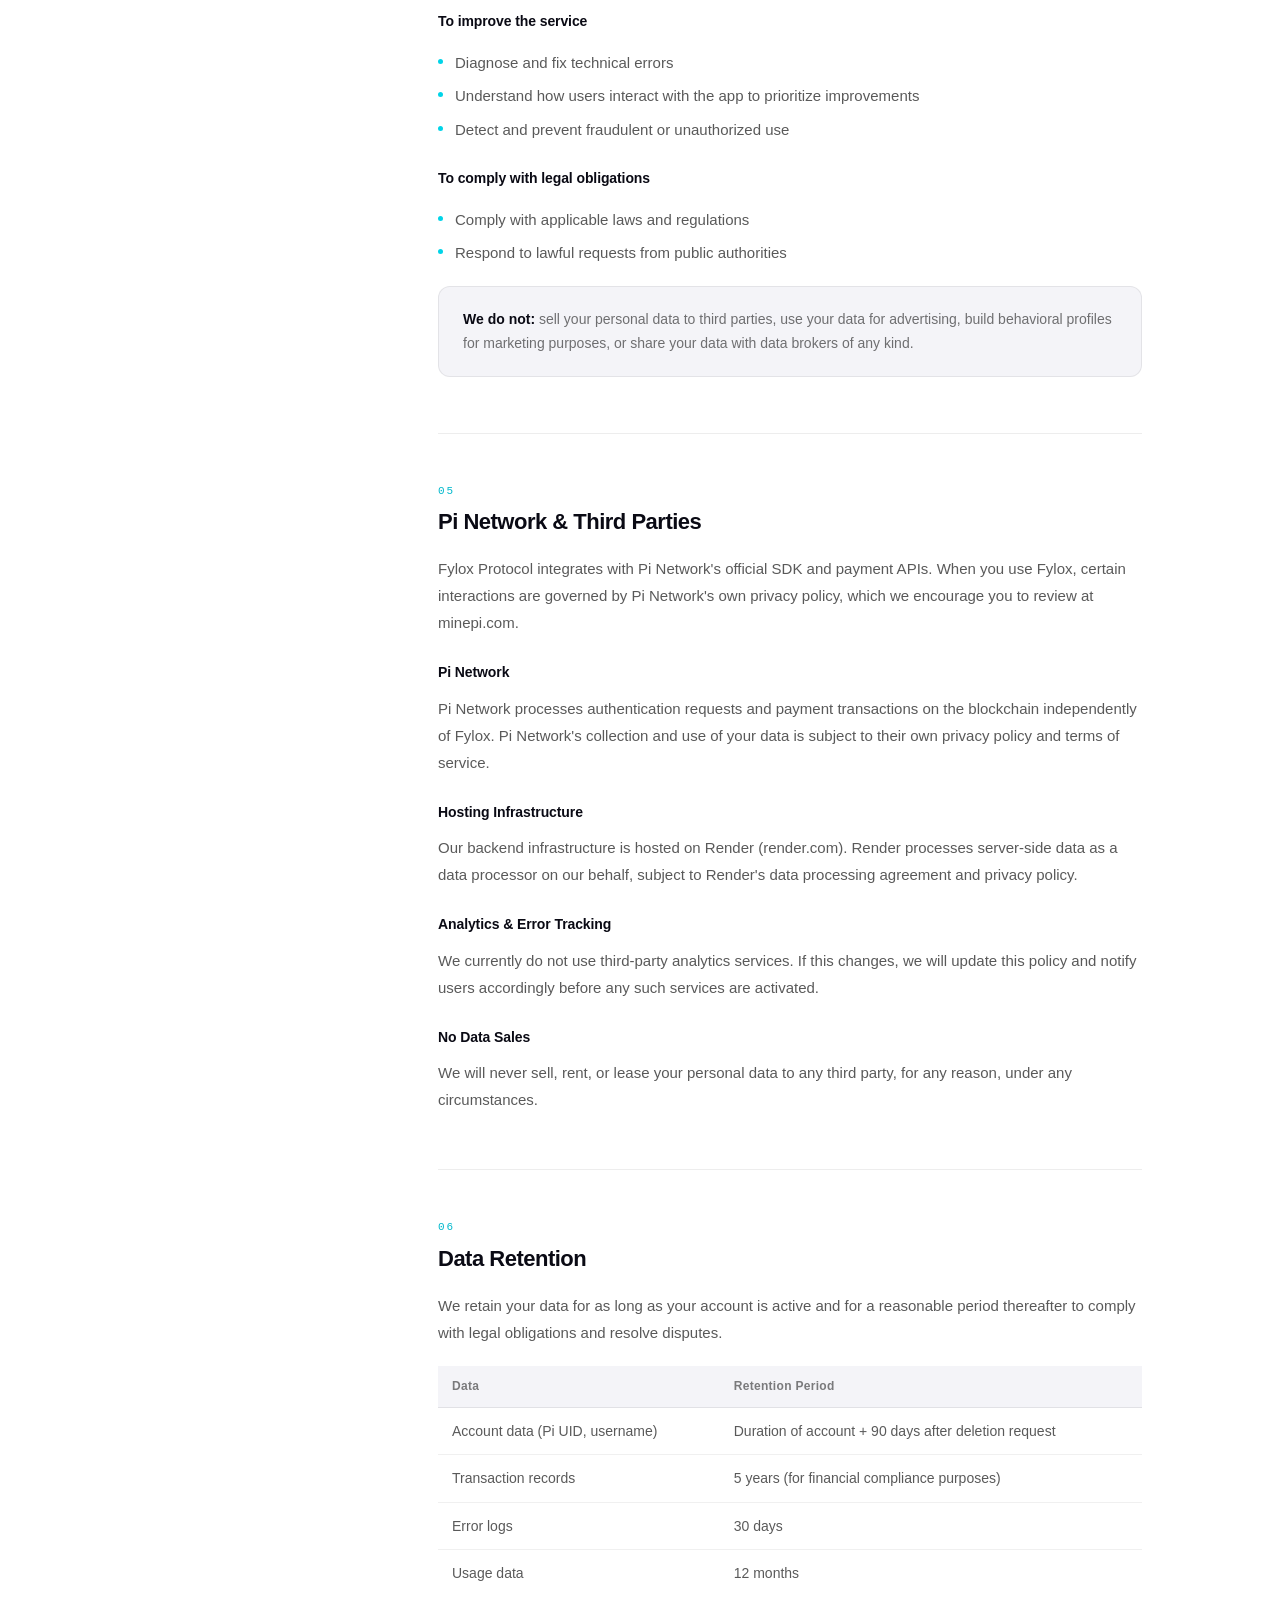
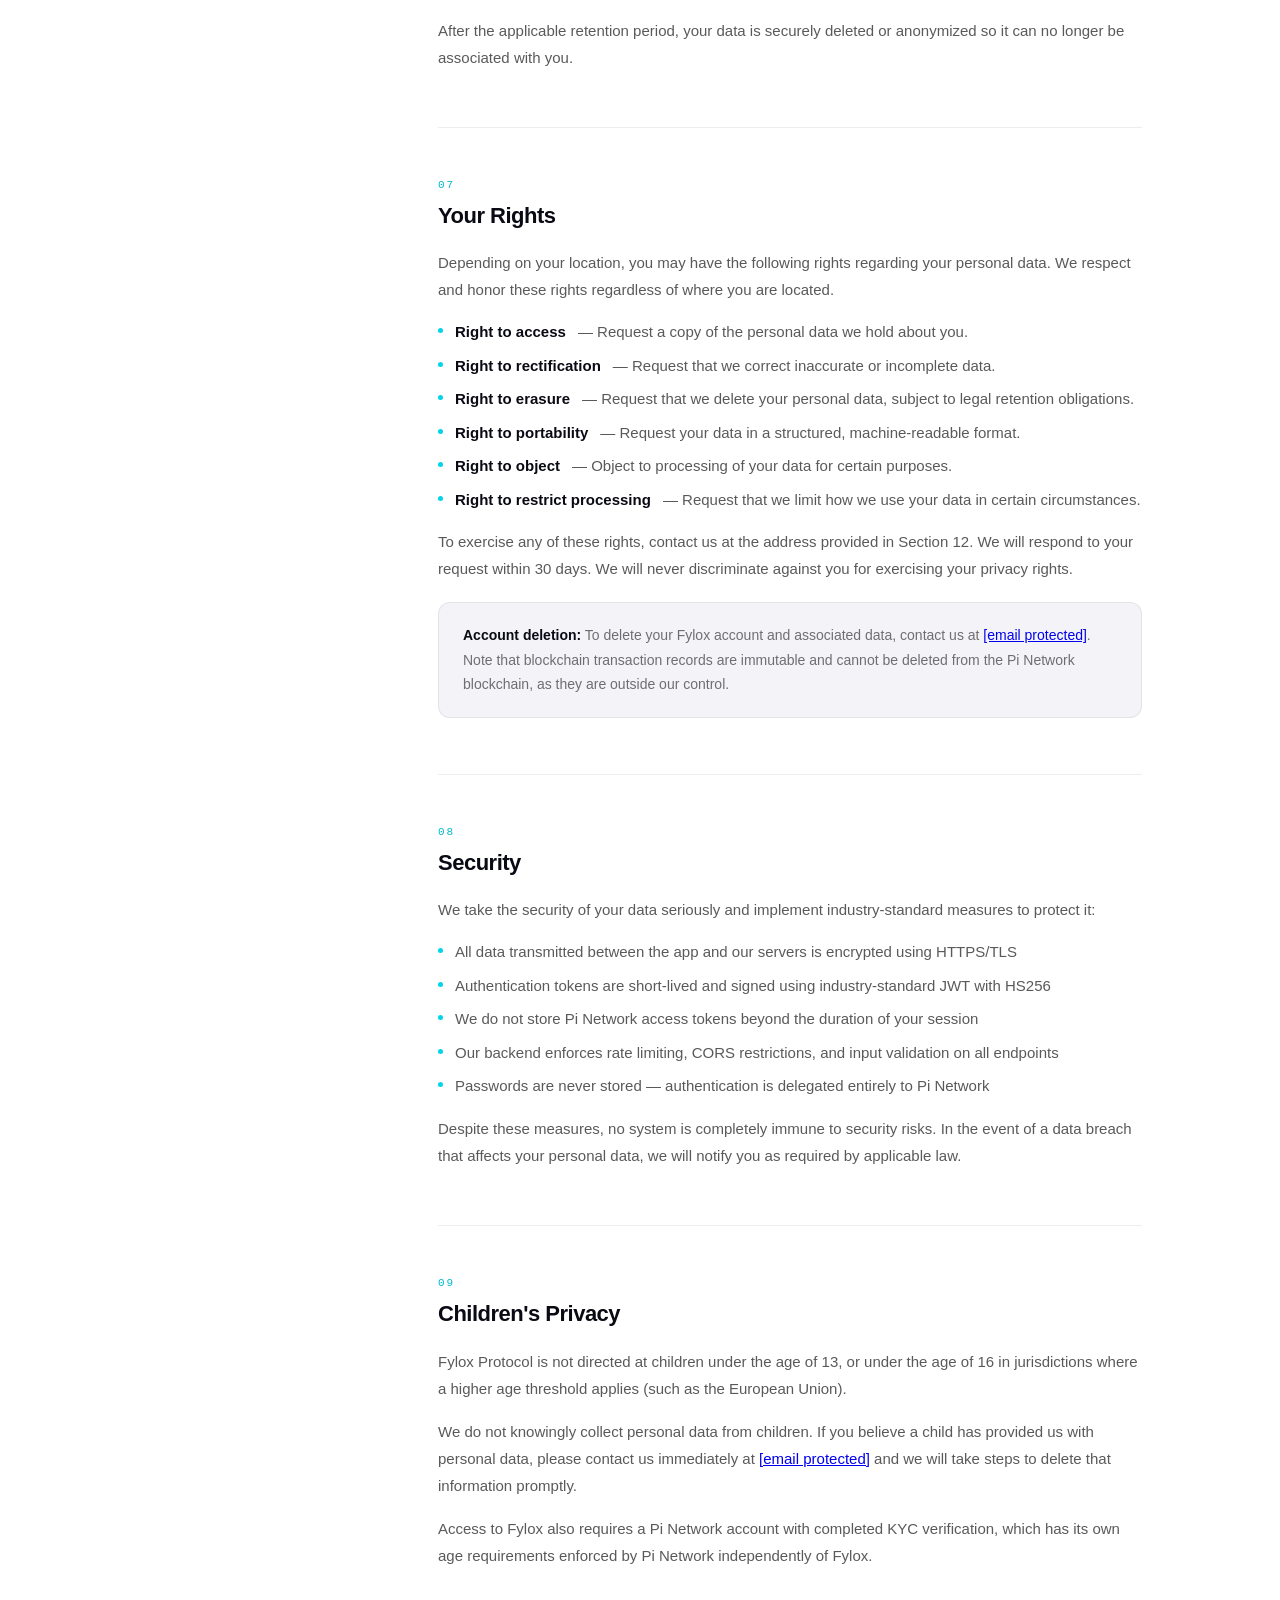
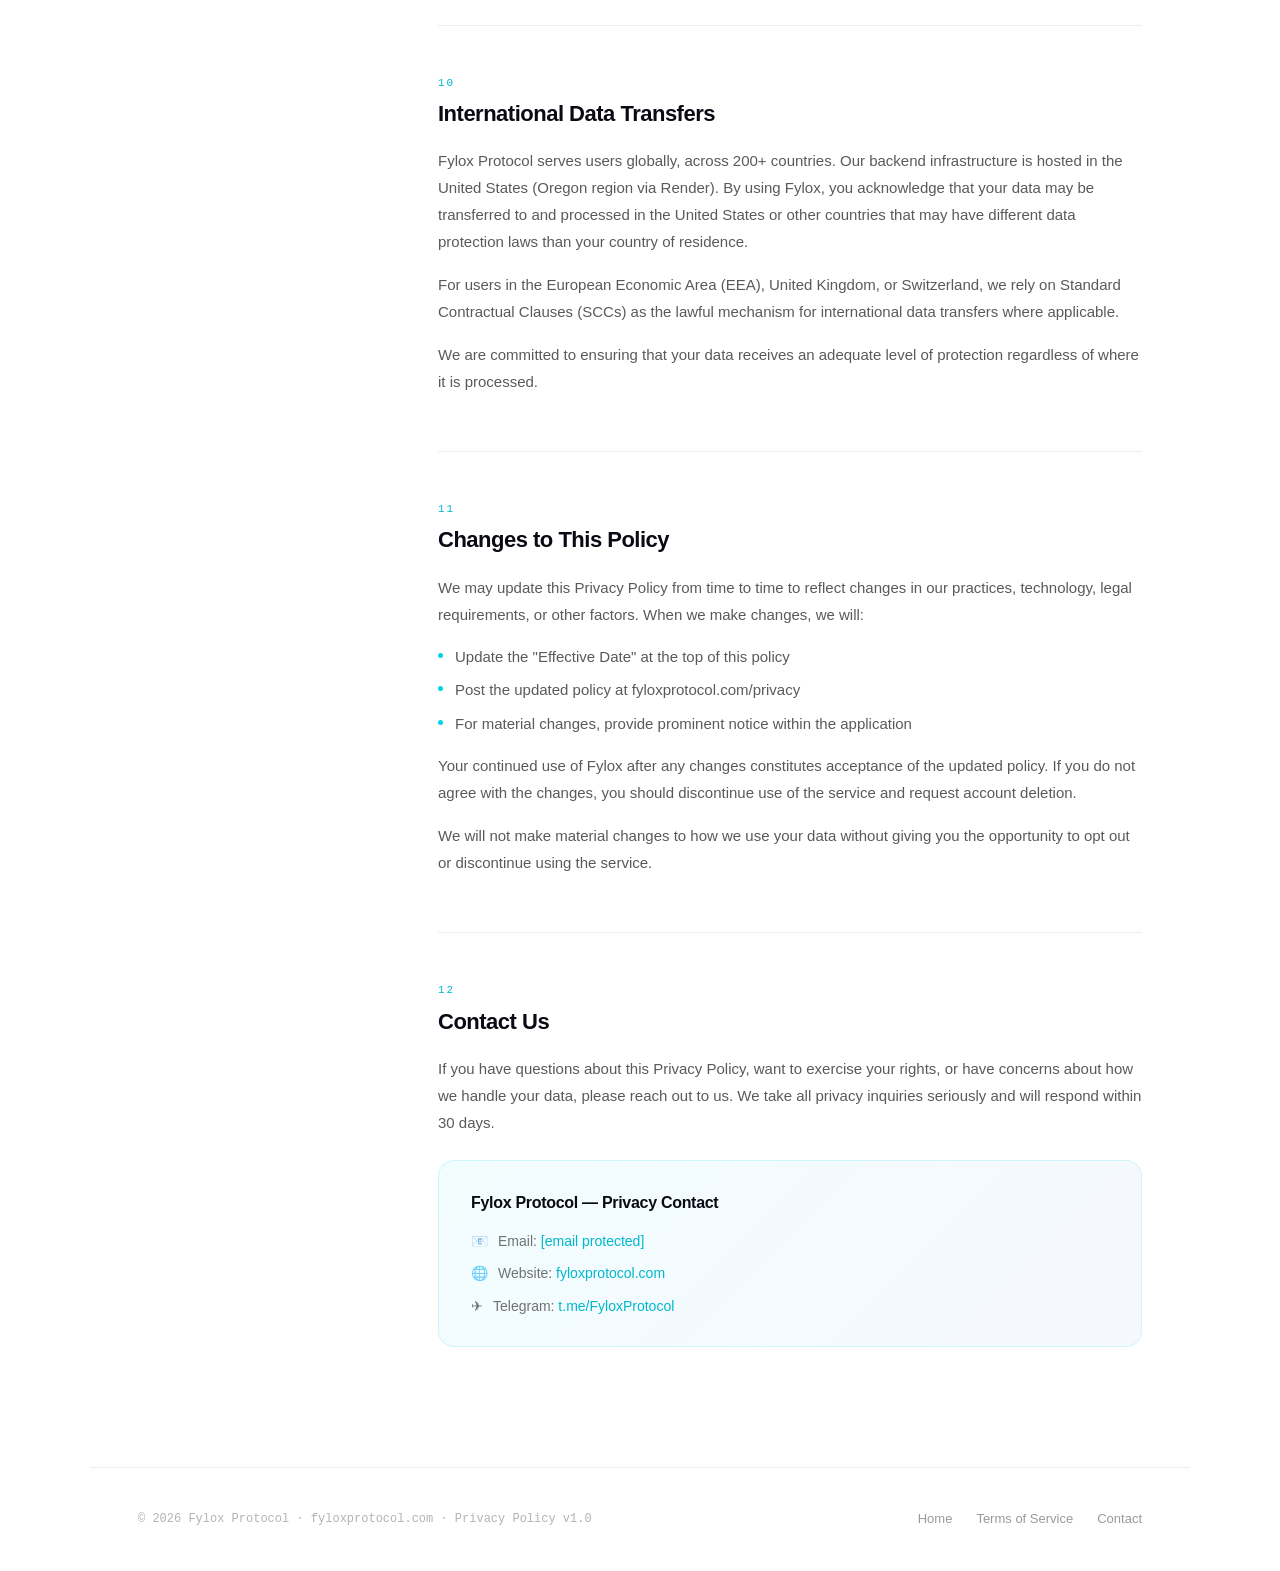
==== commit fdb679e0: "Rename privacy-2.html to privacy.html" ====
--- a/privacy.html
+++ b/privacy.html
@@ -4,9 +4,6 @@
 <meta charset="UTF-8">
 <meta name="viewport" content="width=device-width, initial-scale=1.0">
 <title>Privacy Policy — Fylox Protocol</title>
-<link rel="preconnect" href="https://fonts.googleapis.com">
-<link rel="preconnect" href="https://fonts.gstatic.com" crossorigin>
-<link href="https://fonts.googleapis.com/css2?family=Syne:wght@700;800&family=DM+Sans:ital,opsz,wght@0,9..40,300;0,9..40,400;0,9..40,500;0,9..40,600;1,9..40,300&family=DM+Mono:wght@400&display=swap" rel="stylesheet">
 <style>
 *, *::before, *::after { margin:0; padding:0; box-sizing:border-box; }
 html { scroll-behavior: smooth; }
@@ -14,7 +11,7 @@
 body {
   background: #FFFFFF;
   color: #0A0A14;
-  font-family: 'DM Sans', sans-serif;
+  font-family: -apple-system, BlinkMacSystemFont, 'Segoe UI', 'Helvetica Neue', sans-serif;
   font-size: 16px;
   line-height: 1.75;
   -webkit-font-smoothing: antialiased;
@@ -36,7 +33,7 @@
   display: flex; align-items: center; justify-content: center;
 }
 .nav-logo-name {
-  font-family: 'Syne', sans-serif;
+  font-family: 'SF Pro Display', -apple-system, BlinkMacSystemFont, 'Segoe UI', sans-serif;
   font-weight: 800; font-size: 16px;
   letter-spacing: -.4px; color: #0A0A14;
 }
@@ -69,7 +66,7 @@
   overflow-y: auto;
 }
 .toc-label {
-  font-family: 'DM Mono', monospace;
+  font-family: 'SF Mono', 'Fira Code', 'Consolas', monospace;
   font-size: 10px; letter-spacing: 2px;
   text-transform: uppercase;
   color: rgba(0,0,0,.3);
@@ -106,20 +103,20 @@
   display: inline-flex; align-items: center; gap: 7px;
   padding: 5px 14px; border-radius: 50px;
   background: rgba(0,212,232,.08); border: 1px solid rgba(0,212,232,.2);
-  font-family: 'DM Mono', monospace; font-size: 11px;
+  font-family: 'SF Mono', 'Fira Code', 'Consolas', monospace; font-size: 11px;
   color: #009AAA; letter-spacing: .5px;
   margin-bottom: 24px;
 }
 .doc-badge-dot { width: 5px; height: 5px; border-radius: 50%; background: #00D4E8; }
 .doc-title {
-  font-family: 'Syne', sans-serif;
+  font-family: 'SF Pro Display', -apple-system, BlinkMacSystemFont, 'Segoe UI', sans-serif;
   font-size: clamp(36px, 4vw, 52px);
   font-weight: 800; letter-spacing: -2px;
   line-height: 1.05; color: #0A0A14;
   margin-bottom: 16px;
 }
 .doc-meta {
-  font-family: 'DM Mono', monospace;
+  font-family: 'SF Mono', 'Fira Code', 'Consolas', monospace;
   font-size: 12px; color: rgba(0,0,0,.35);
   letter-spacing: .5px;
   display: flex; align-items: center; gap: 20px;
@@ -145,13 +142,13 @@
 .doc-section:last-child { margin-bottom: 0; }
 
 .section-num {
-  font-family: 'DM Mono', monospace;
+  font-family: 'SF Mono', 'Fira Code', 'Consolas', monospace;
   font-size: 11px; letter-spacing: 2px;
   color: #00B8CC; text-transform: uppercase;
   margin-bottom: 8px;
 }
 .section-title {
-  font-family: 'Syne', sans-serif;
+  font-family: 'SF Pro Display', -apple-system, BlinkMacSystemFont, 'Segoe UI', sans-serif;
   font-size: 22px; font-weight: 700;
   letter-spacing: -.5px; color: #0A0A14;
   margin-bottom: 20px; line-height: 1.2;
@@ -229,7 +226,7 @@
   margin-top: 24px;
 }
 .contact-card-title {
-  font-family: 'Syne', sans-serif;
+  font-family: 'SF Pro Display', -apple-system, BlinkMacSystemFont, 'Segoe UI', sans-serif;
   font-weight: 700; font-size: 16px;
   letter-spacing: -.3px; color: #0A0A14;
   margin-bottom: 12px;
@@ -254,7 +251,7 @@
   display: flex; align-items: center; justify-content: space-between;
   flex-wrap: wrap; gap: 16px;
 }
-.footer-copy { font-size: 12px; color: rgba(0,0,0,.3); font-family: 'DM Mono', monospace; }
+.footer-copy { font-size: 12px; color: rgba(0,0,0,.3); font-family: 'SF Mono', 'Fira Code', 'Consolas', monospace; }
 .footer-links { display: flex; gap: 24px; }
 .footer-links a { font-size: 13px; color: rgba(0,0,0,.4); text-decoration: none; font-weight: 500; transition: color .15s; }
 .footer-links a:hover { color: #0A0A14; }
@@ -672,4 +669,4 @@
 </footer>
 
 <script data-cfasync="false" src="/cdn-cgi/scripts/5c5dd728/cloudflare-static/email-decode.min.js"></script><script>
-// Active TO+// Active TO
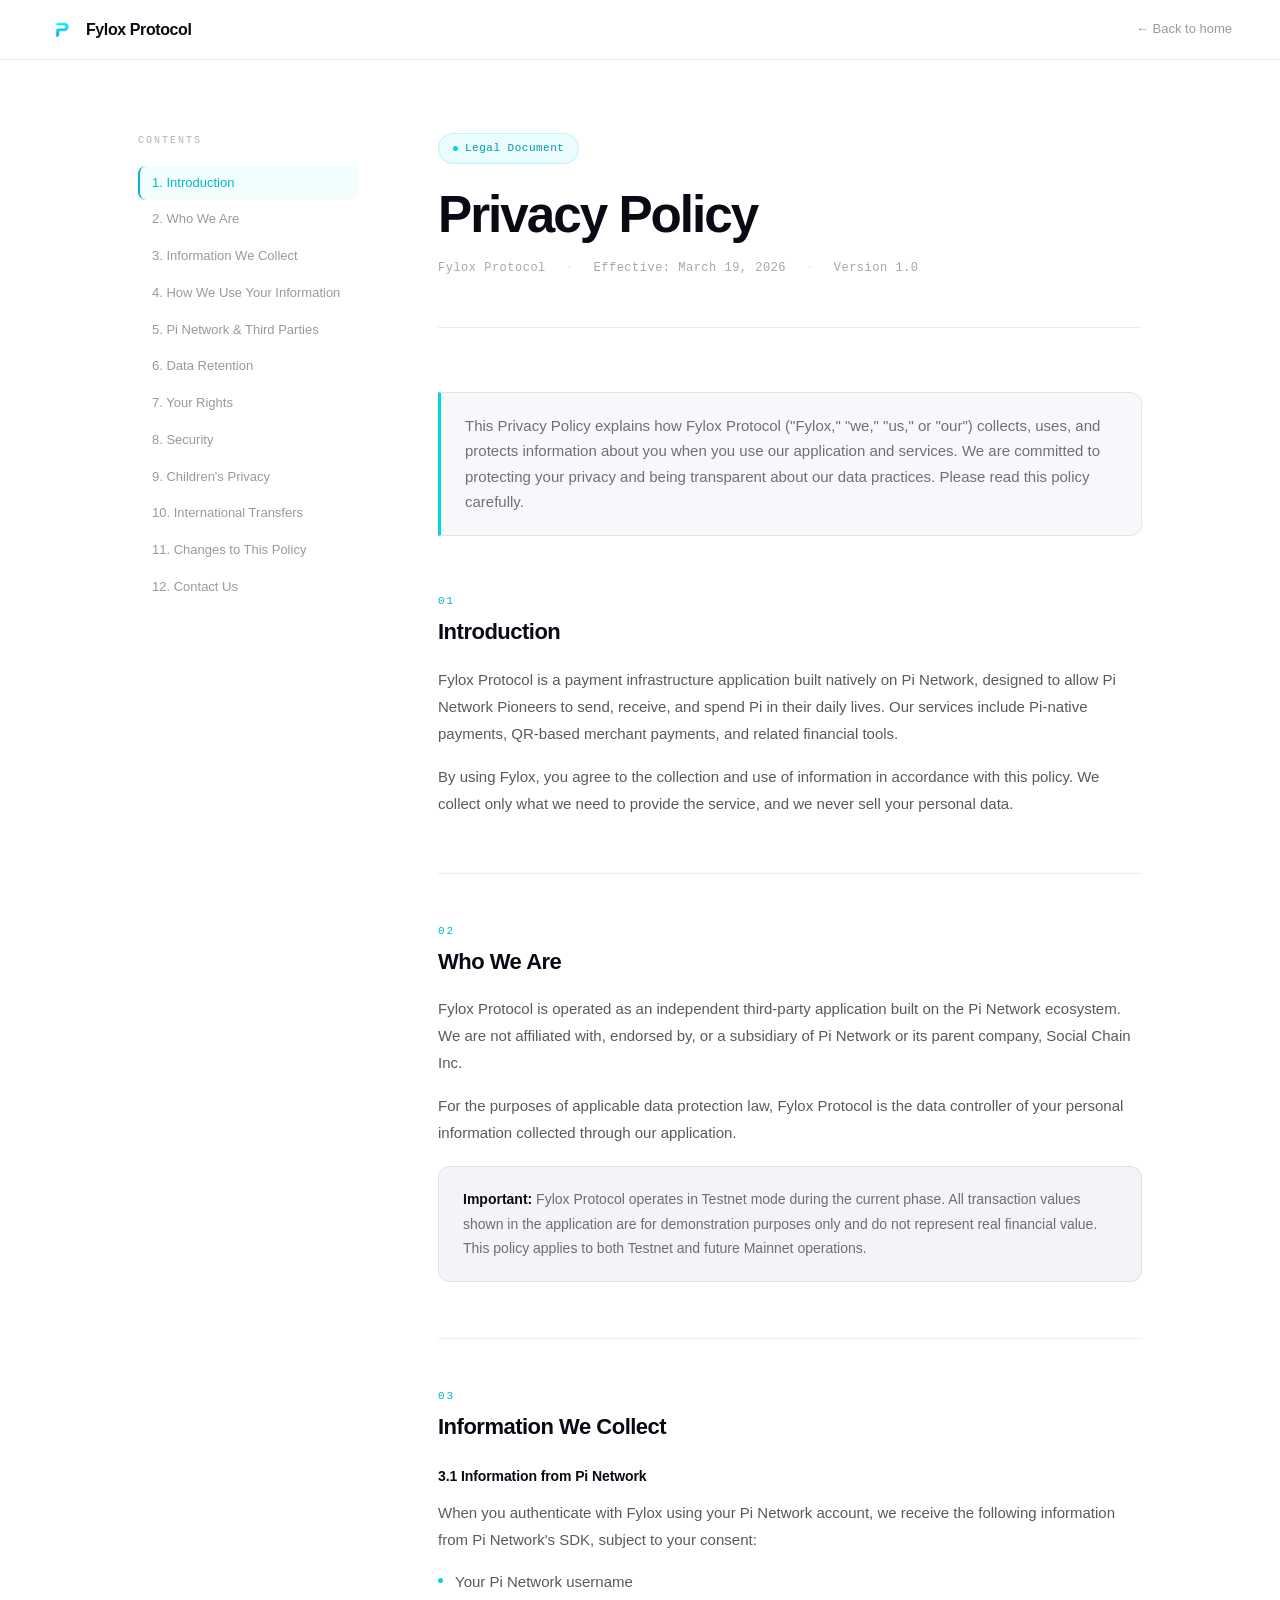
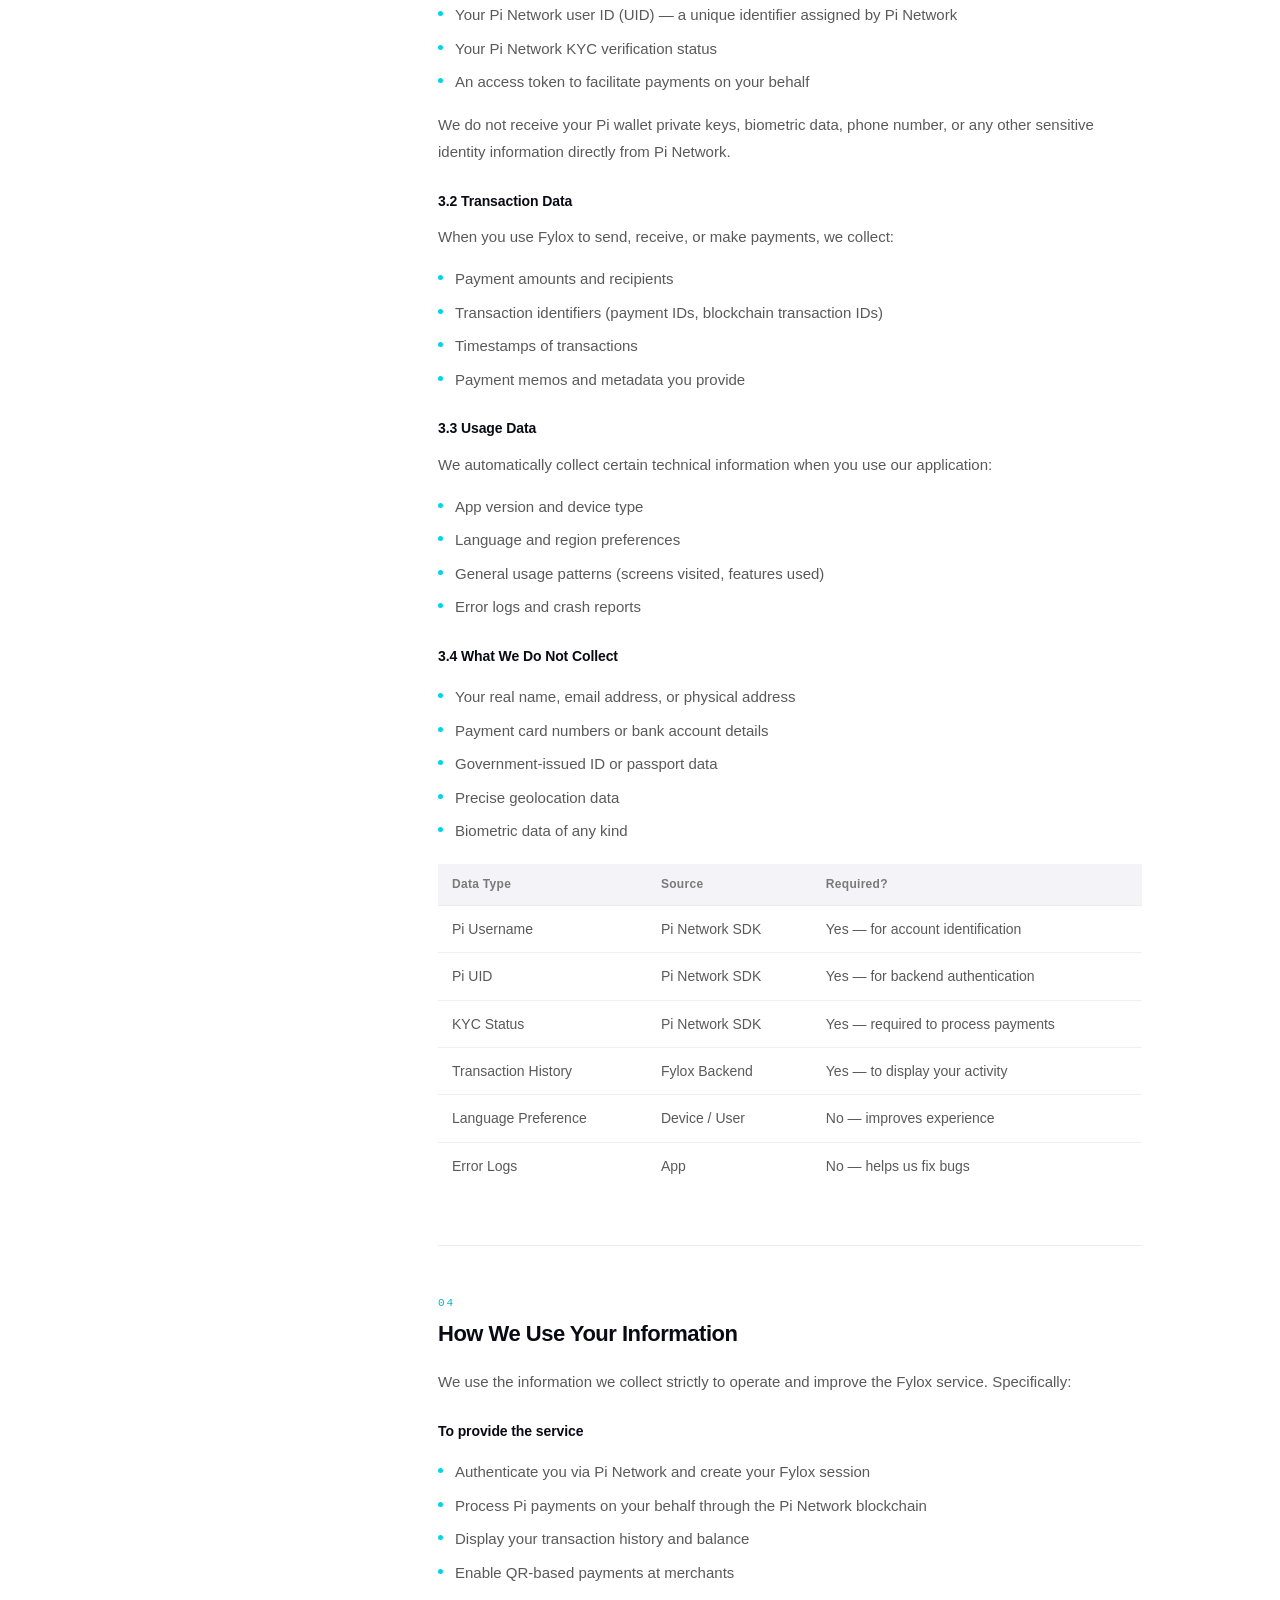
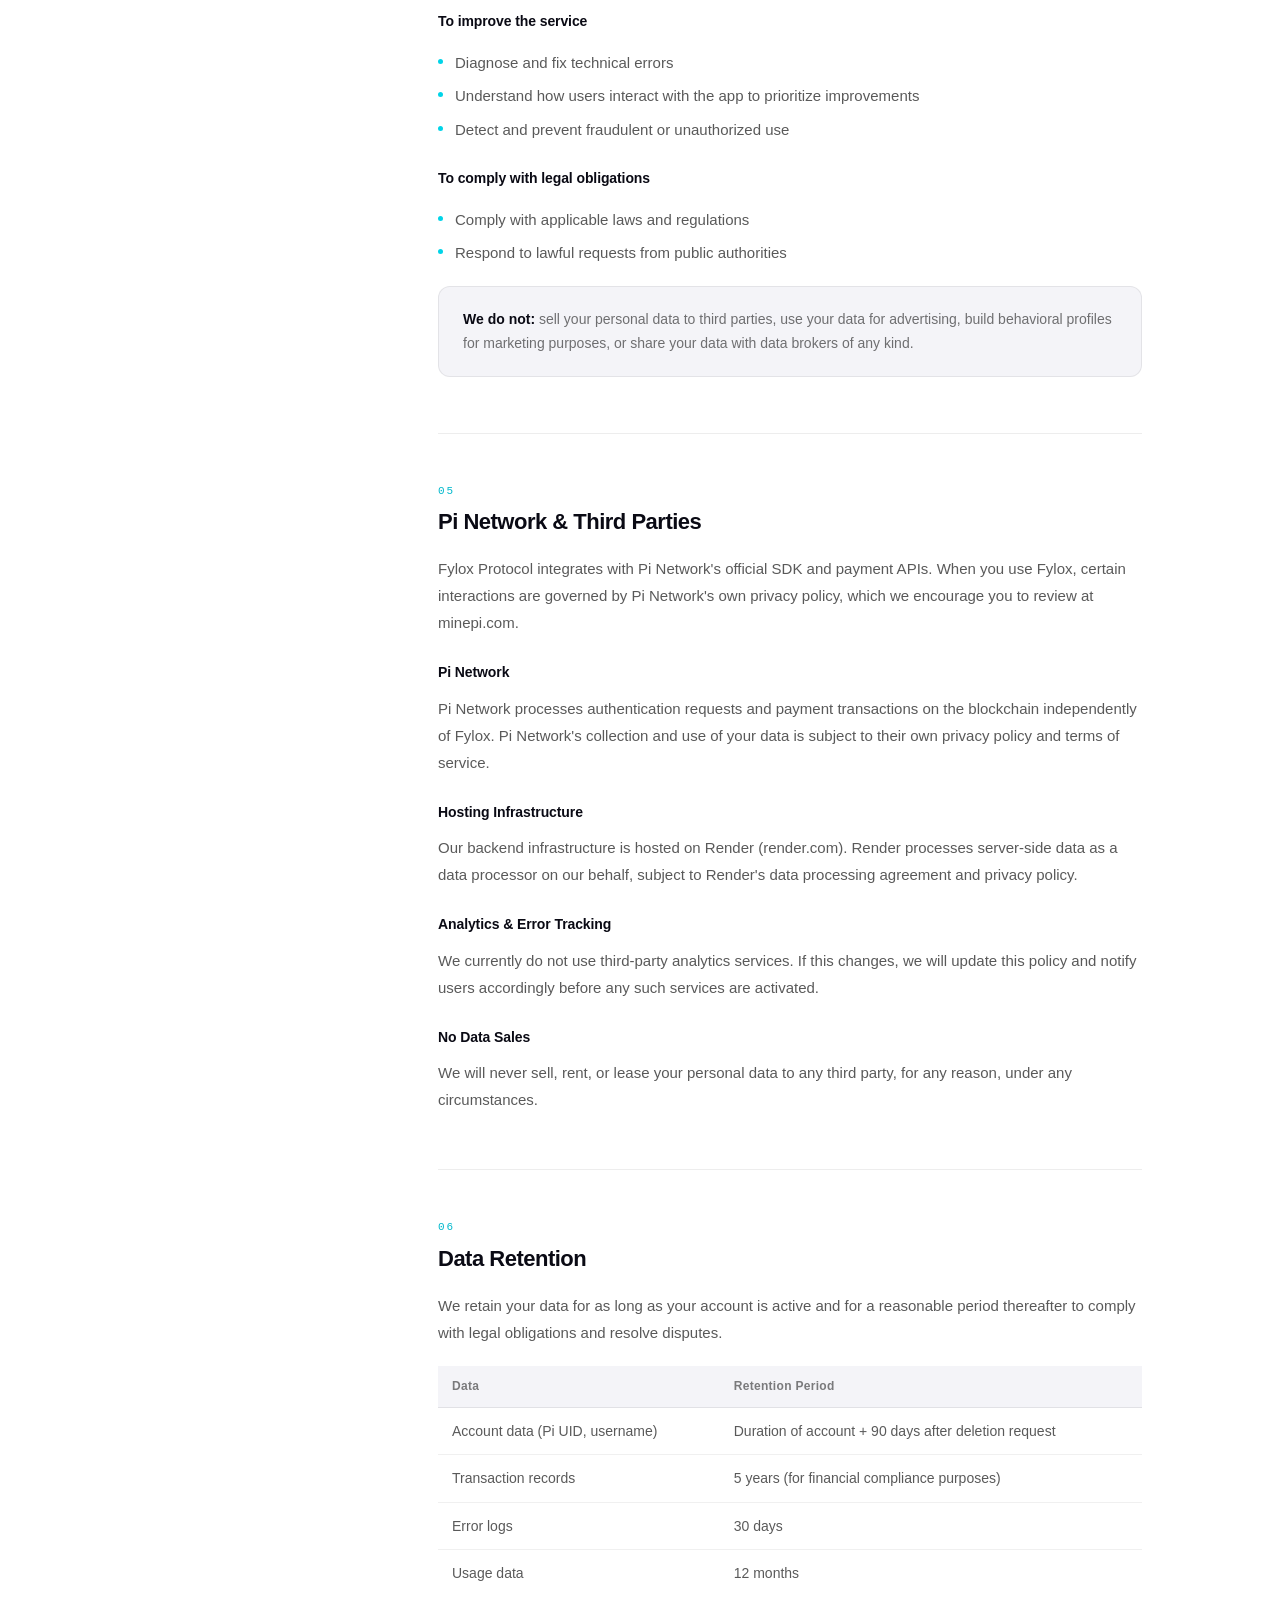
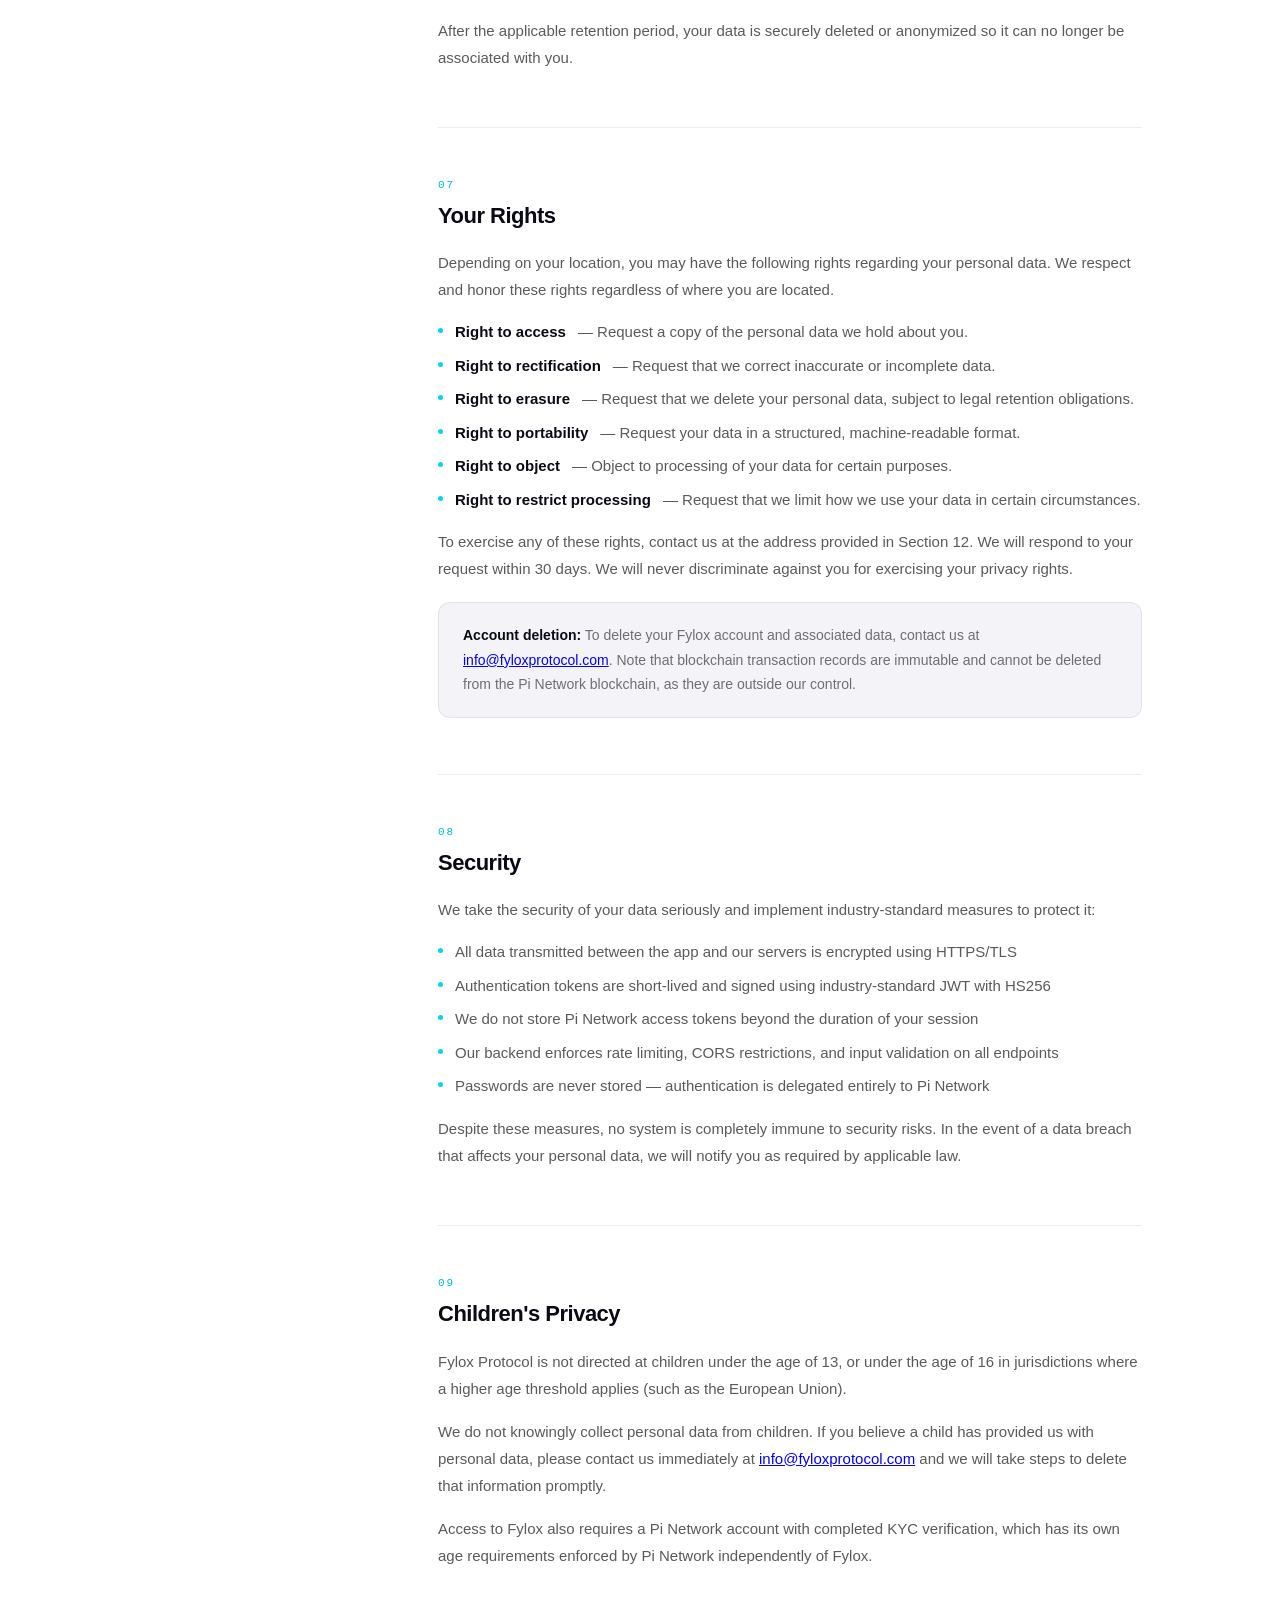
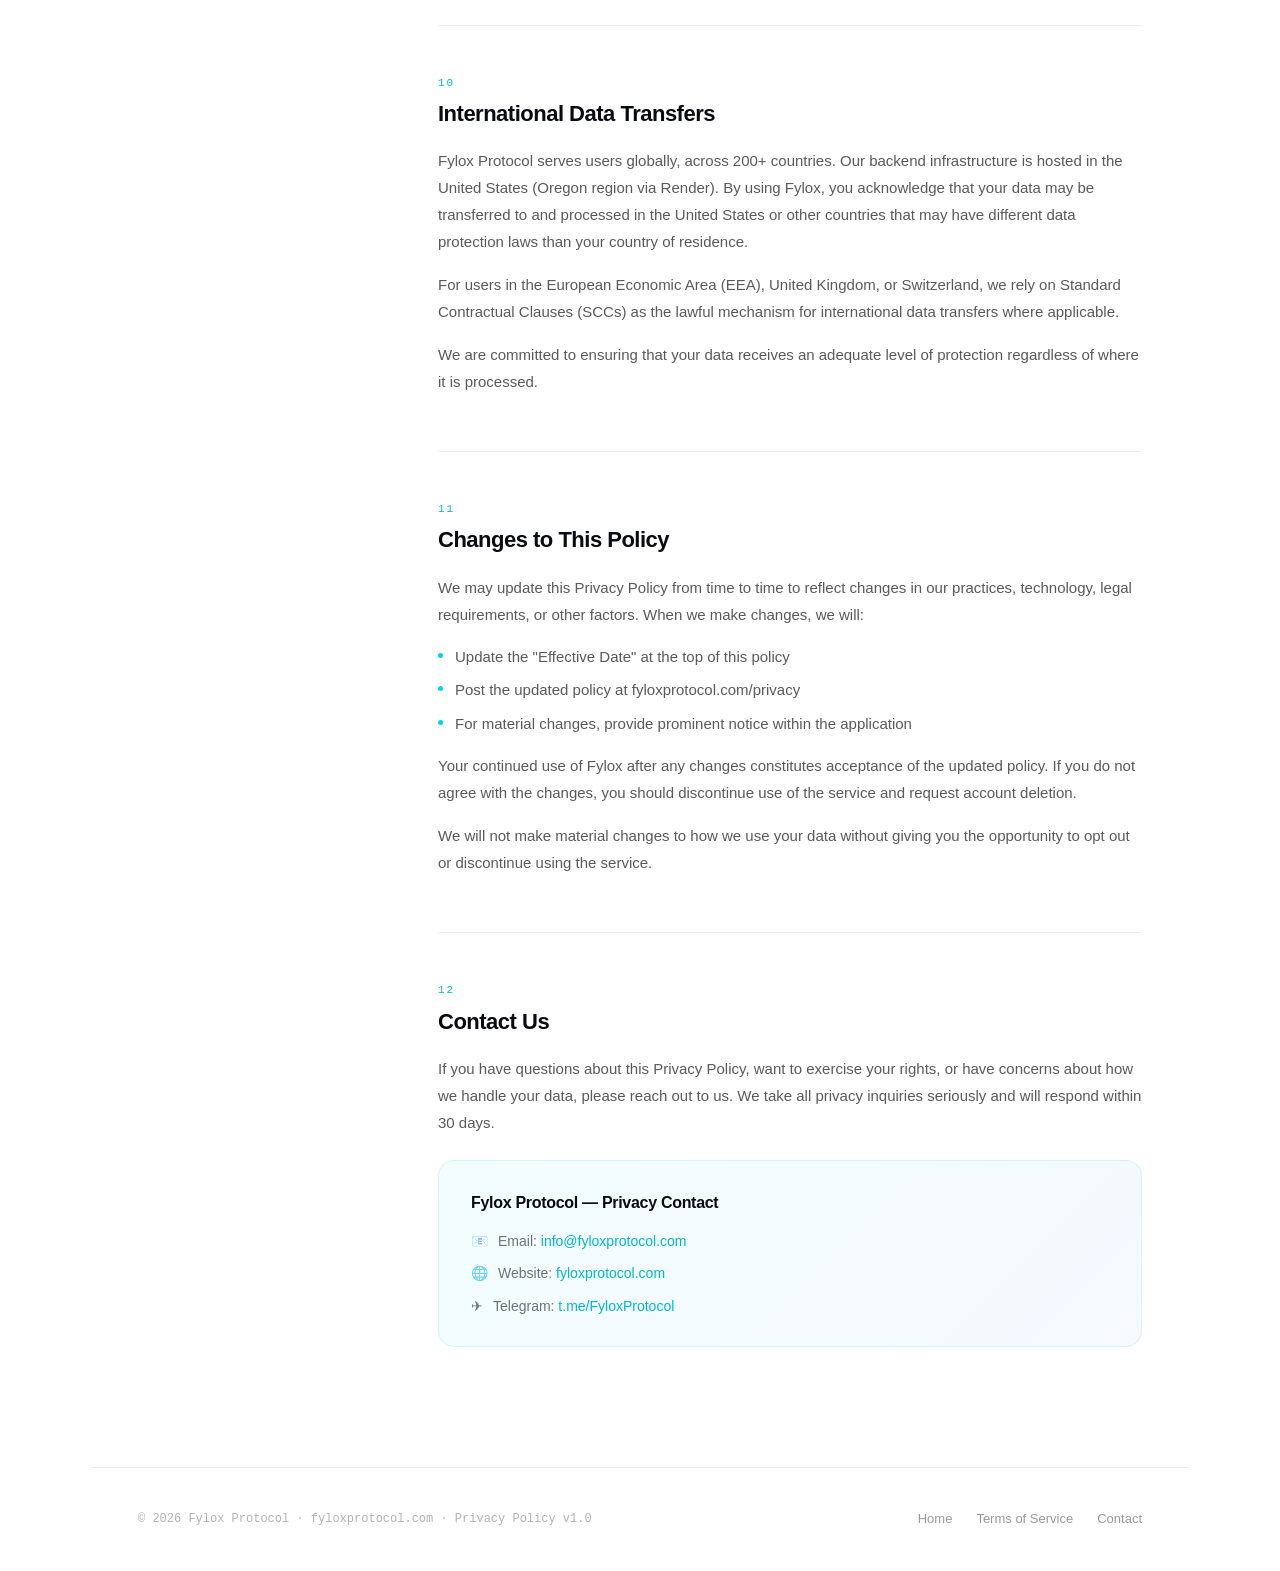
==== commit ac2a2d15: "Add files via upload" ====
--- a/privacy.html
+++ b/privacy.html
@@ -561,7 +561,7 @@
         <p>To exercise any of these rights, contact us at the address provided in Section 12. We will respond to your request within 30 days. We will never discriminate against you for exercising your privacy rights.</p>
 
         <div class="highlight">
-          <strong>Account deletion:</strong> To delete your Fylox account and associated data, contact us at <a href="/cdn-cgi/l/email-protection" class="__cf_email__" data-cfemail="0676746f7067657f46607f6a697e767469726965696a2865696b">[email&#160;protected]</a>. Note that blockchain transaction records are immutable and cannot be deleted from the Pi Network blockchain, as they are outside our control.
+          <strong>Account deletion:</strong> To delete your Fylox account and associated data, contact us at <a href="mailto:info@fyloxprotocol.com">info@fyloxprotocol.com</a>. Note that blockchain transaction records are immutable and cannot be deleted from the Pi Network blockchain, as they are outside our control.
         </div>
       </div>
     </div>
@@ -593,7 +593,7 @@
       <h2 class="section-title">Children's Privacy</h2>
       <div class="section-body">
         <p>Fylox Protocol is not directed at children under the age of 13, or under the age of 16 in jurisdictions where a higher age threshold applies (such as the European Union).</p>
-        <p>We do not knowingly collect personal data from children. If you believe a child has provided us with personal data, please contact us immediately at <a href="/cdn-cgi/l/email-protection" class="__cf_email__" data-cfemail="81f1f3e8f7e0e2f8c1e7f8edeef9f1f3eef5eee2eeedafe2eeec">[email&#160;protected]</a> and we will take steps to delete that information promptly.</p>
+        <p>We do not knowingly collect personal data from children. If you believe a child has provided us with personal data, please contact us immediately at <a href="mailto:info@fyloxprotocol.com">info@fyloxprotocol.com</a> and we will take steps to delete that information promptly.</p>
         <p>Access to Fylox also requires a Pi Network account with completed KYC verification, which has its own age requirements enforced by Pi Network independently of Fylox.</p>
       </div>
     </div>
@@ -641,7 +641,7 @@
           <div class="contact-card-title">Fylox Protocol — Privacy Contact</div>
           <div class="contact-item">
             <span>📧</span>
-            <span>Email: <a href="/cdn-cgi/l/email-protection#bececcd7c8dfddc7fed8c7d2d1c6ceccd1cad1ddd1d290ddd1d3"><span class="__cf_email__" data-cfemail="dbaba9b2adbab8a29bbda2b7b4a3aba9b4afb4b8b4b7f5b8b4b6">[email&#160;protected]</span></a></span>
+            <span>Email: <a href="mailto:info@fyloxprotocol.com">info@fyloxprotocol.com</a></span>
           </div>
           <div class="contact-item">
             <span>🌐</span>
@@ -664,9 +664,9 @@
   <div class="footer-links">
     <a href="/">Home</a>
     <a href="/terms.html">Terms of Service</a>
-    <a href="/cdn-cgi/l/email-protection#deaeacb7a8bfbda79eb8a7b2b1a6aeacb1aab1bdb1b2f0bdb1b3">Contact</a>
+    <a href="mailto:info@fyloxprotocol.com">Contact</a>
   </div>
 </footer>
 
-<script data-cfasync="false" src="/cdn-cgi/scripts/5c5dd728/cloudflare-static/email-decode.min.js"></script><script>
-// Active TO
+<script>
+// Active TO
